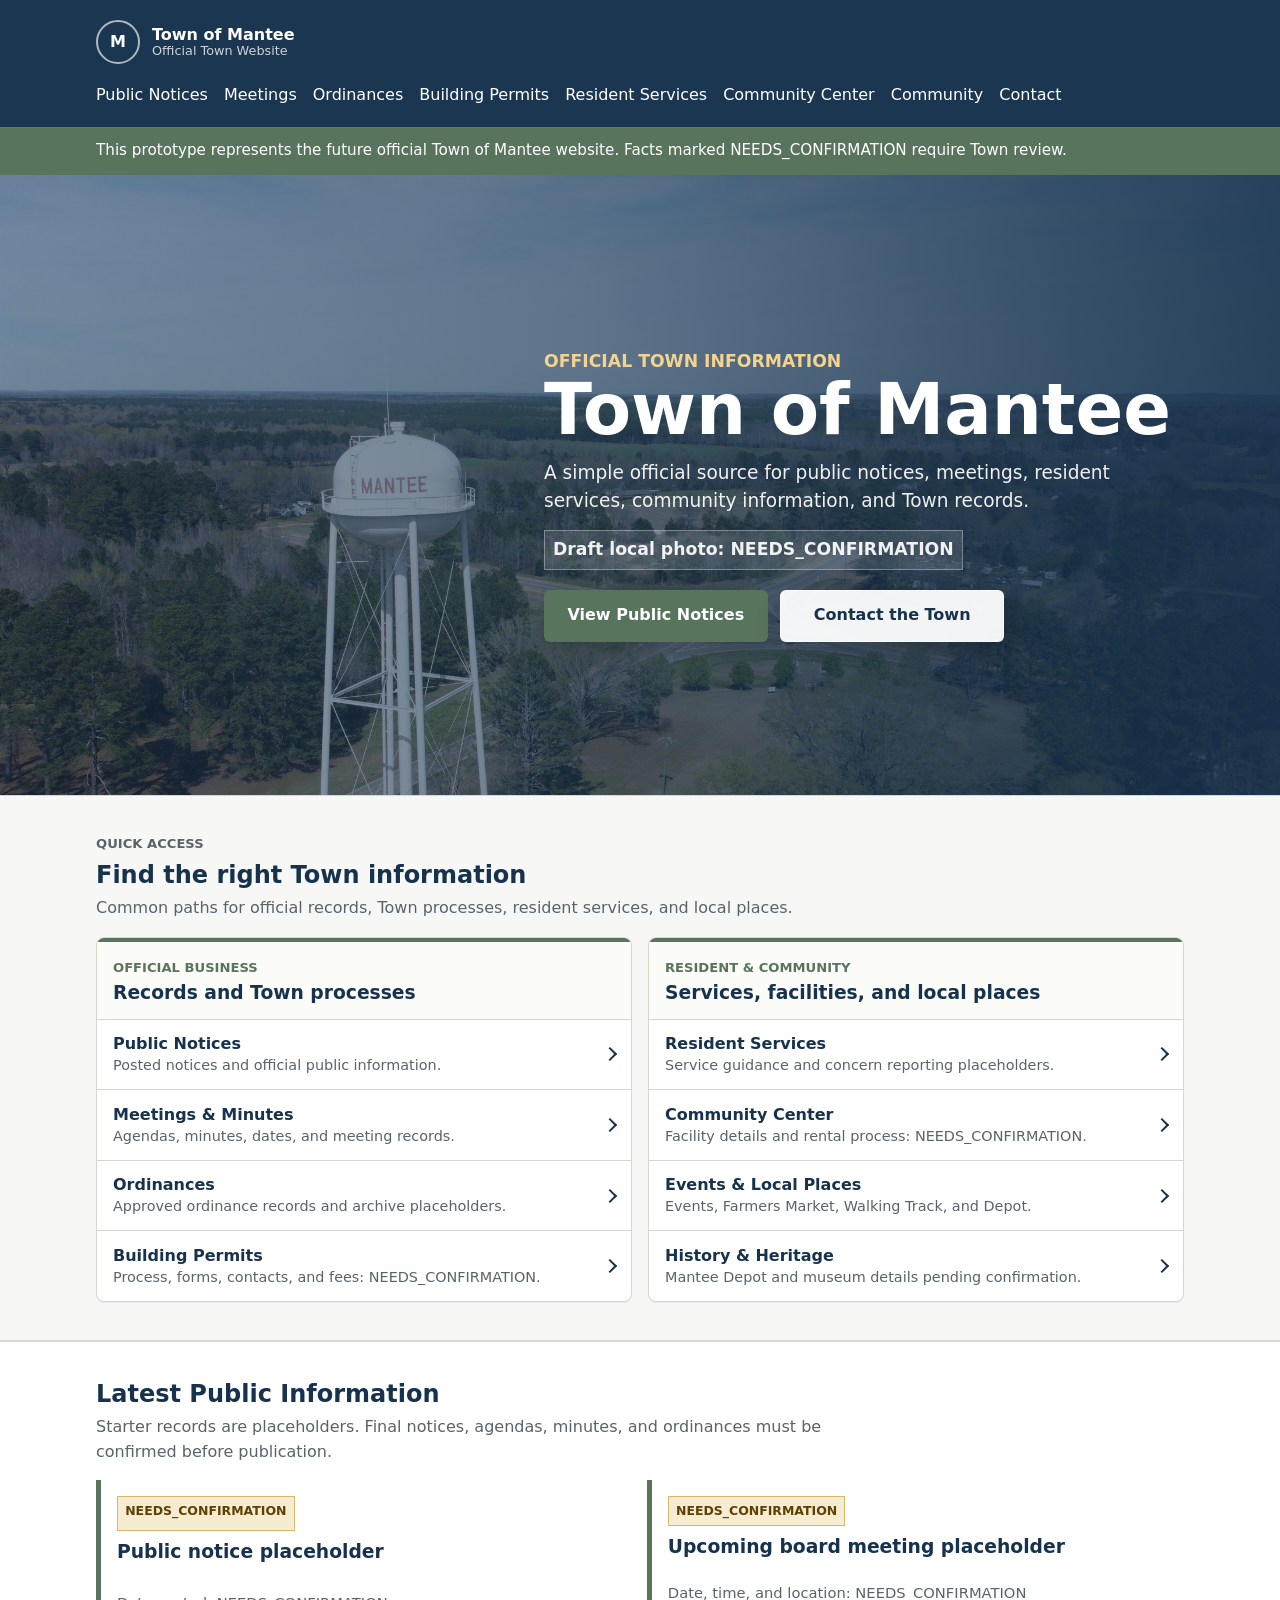
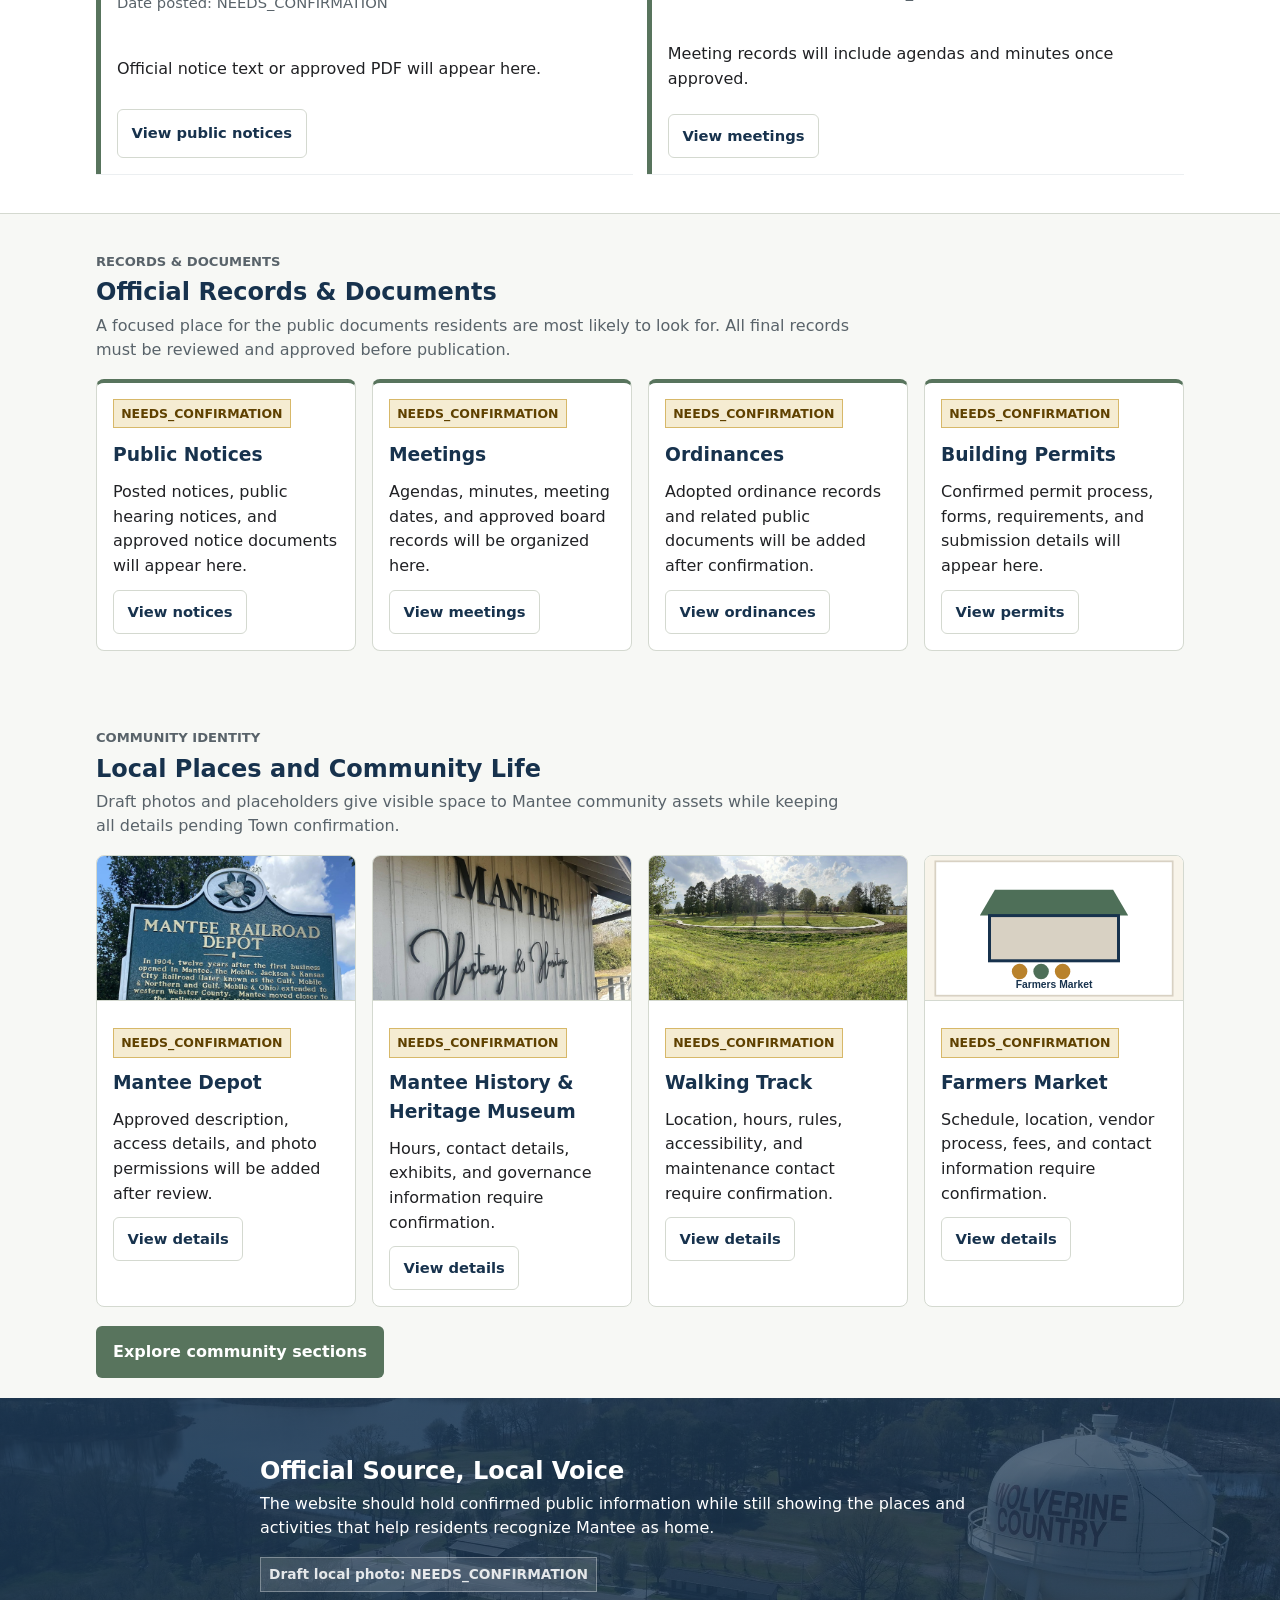
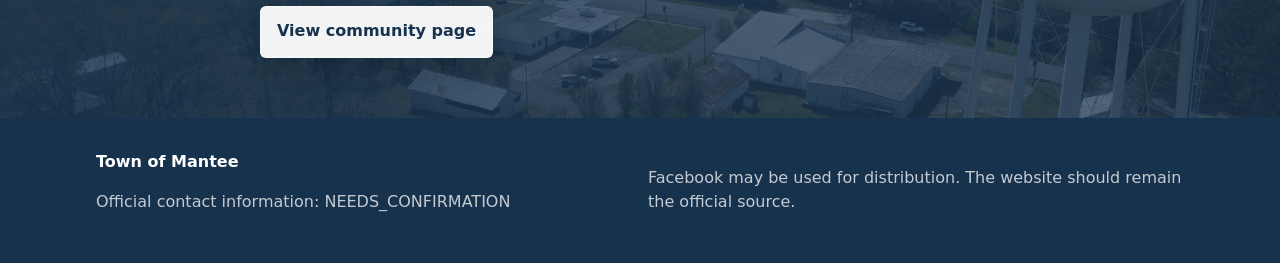
==== prototype/index.html @ 054333ed "Correct museum naming" ====
<!doctype html>
<html lang="en">
<head>
  <meta charset="utf-8">
  <meta name="viewport" content="width=device-width, initial-scale=1">
  <title>Town of Mantee | Official Information</title>
  <link rel="stylesheet" href="assets/css/site.css">
</head>
<body>
  <header class="site-header">
    <div class="topbar">
      <a class="brand" href="index.html">
        <span class="brand-mark">M</span>
        <span class="brand-text"><strong>Town of Mantee</strong><span>Official Town Website</span></span>
      </a>
      <button class="nav-toggle" type="button" data-nav-toggle aria-expanded="false" aria-controls="site-nav">Menu</button>
    </div>
    <nav class="site-nav" id="site-nav" data-site-nav data-open="false" aria-label="Primary navigation">
      <ul>
        <li><a href="public-notices.html">Public Notices</a></li>
        <li><a href="meetings.html">Meetings</a></li>
        <li><a href="ordinances.html">Ordinances</a></li>
        <li><a href="building-permits.html">Building Permits</a></li>
        <li><a href="resident-services.html">Resident Services</a></li>
        <li><a href="community-center.html">Community Center</a></li>
        <li><a href="community.html">Community</a></li>
        <li><a href="contact.html">Contact</a></li>
      </ul>
    </nav>
  </header>
  <div class="official-strip">
    <div class="wrap">This prototype represents the future official Town of Mantee website. Facts marked NEEDS_CONFIRMATION require Town review.</div>
  </div>

  <main>
    <section class="hero-band photo-hero">
      <div class="hero-backdrop" aria-hidden="true">
        <img src="assets/images/mantee-water-tower-hero.jpg?v=photo-ui-3" alt="">
      </div>
      <div class="wrap hero">
        <div class="hero-copy">
          <p class="eyebrow">Official Town Information</p>
          <h1>Town of Mantee</h1>
          <p class="hero-lede">A simple official source for public notices, meetings, resident services, community information, and Town records.</p>
          <p class="draft-note">Draft local photo: NEEDS_CONFIRMATION</p>
          <div class="hero-primary-actions" aria-label="Primary actions">
            <a class="button" href="public-notices.html">View Public Notices</a>
            <a class="button secondary" href="contact.html">Contact the Town</a>
          </div>
        </div>
      </div>
    </section>

    <section class="section action-hub-section" aria-labelledby="quick-access-title">
      <div class="wrap">
        <div class="section-header action-hub-intro">
          <p class="eyebrow">Quick Access</p>
          <h2 id="quick-access-title">Find the right Town information</h2>
          <p>Common paths for official records, Town processes, resident services, and local places.</p>
        </div>
        <div class="action-hub-grid">
          <section class="action-group" aria-labelledby="official-business-title">
            <div class="action-group-header">
              <p class="eyebrow">Official Business</p>
              <h3 id="official-business-title">Records and Town processes</h3>
            </div>
            <div class="action-link-list">
              <a class="action-link" href="public-notices.html">
                <span>Public Notices</span>
                <small>Posted notices and official public information.</small>
              </a>
              <a class="action-link" href="meetings.html">
                <span>Meetings &amp; Minutes</span>
                <small>Agendas, minutes, dates, and meeting records.</small>
              </a>
              <a class="action-link" href="ordinances.html">
                <span>Ordinances</span>
                <small>Approved ordinance records and archive placeholders.</small>
              </a>
              <a class="action-link" href="building-permits.html">
                <span>Building Permits</span>
                <small>Process, forms, contacts, and fees: NEEDS_CONFIRMATION.</small>
              </a>
            </div>
          </section>
          <section class="action-group" aria-labelledby="resident-community-title">
            <div class="action-group-header">
              <p class="eyebrow">Resident &amp; Community</p>
              <h3 id="resident-community-title">Services, facilities, and local places</h3>
            </div>
            <div class="action-link-list">
              <a class="action-link" href="resident-services.html">
                <span>Resident Services</span>
                <small>Service guidance and concern reporting placeholders.</small>
              </a>
              <a class="action-link" href="community-center.html">
                <span>Community Center</span>
                <small>Facility details and rental process: NEEDS_CONFIRMATION.</small>
              </a>
              <a class="action-link" href="community.html#events">
                <span>Events &amp; Local Places</span>
                <small>Events, Farmers Market, Walking Track, and Depot.</small>
              </a>
              <a class="action-link" href="community.html#museum">
                <span>History &amp; Heritage</span>
                <small>Mantee Depot and museum details pending confirmation.</small>
              </a>
            </div>
          </section>
        </div>
      </div>
    </section>

    <section class="section alt">
      <div class="wrap">
        <div class="section-header">
          <h2>Latest Public Information</h2>
          <p>Starter records are placeholders. Final notices, agendas, minutes, and ordinances must be confirmed before publication.</p>
        </div>
        <ul class="record-list">
          <li class="record">
            <span class="tag">NEEDS_CONFIRMATION</span>
            <h3>Public notice placeholder</h3>
            <p class="meta">Date posted: NEEDS_CONFIRMATION</p>
            <p>Official notice text or approved PDF will appear here.</p>
            <a class="button small secondary" href="public-notices.html">View public notices</a>
          </li>
          <li class="record">
            <span class="tag">NEEDS_CONFIRMATION</span>
            <h3>Upcoming board meeting placeholder</h3>
            <p class="meta">Date, time, and location: NEEDS_CONFIRMATION</p>
            <p>Meeting records will include agendas and minutes once approved.</p>
            <a class="button small secondary" href="meetings.html">View meetings</a>
          </li>
        </ul>
      </div>
    </section>

    <section class="section records-section" id="records-documents">
      <div class="wrap">
        <div class="section-header">
          <p class="eyebrow">Records &amp; Documents</p>
          <h2>Official Records &amp; Documents</h2>
          <p>A focused place for the public documents residents are most likely to look for. All final records must be reviewed and approved before publication.</p>
        </div>
        <div class="document-grid">
          <article class="document-card">
            <span class="tag">NEEDS_CONFIRMATION</span>
            <h3>Public Notices</h3>
            <p>Posted notices, public hearing notices, and approved notice documents will appear here.</p>
            <a class="button small secondary" href="public-notices.html">View notices</a>
          </article>
          <article class="document-card">
            <span class="tag">NEEDS_CONFIRMATION</span>
            <h3>Meetings</h3>
            <p>Agendas, minutes, meeting dates, and approved board records will be organized here.</p>
            <a class="button small secondary" href="meetings.html">View meetings</a>
          </article>
          <article class="document-card">
            <span class="tag">NEEDS_CONFIRMATION</span>
            <h3>Ordinances</h3>
            <p>Adopted ordinance records and related public documents will be added after confirmation.</p>
            <a class="button small secondary" href="ordinances.html">View ordinances</a>
          </article>
          <article class="document-card">
            <span class="tag">NEEDS_CONFIRMATION</span>
            <h3>Building Permits</h3>
            <p>Confirmed permit process, forms, requirements, and submission details will appear here.</p>
            <a class="button small secondary" href="building-permits.html">View permits</a>
          </article>
        </div>
      </div>
    </section>

    <section class="section community-section">
      <div class="wrap">
        <div class="section-header wide">
          <p class="eyebrow">Community Identity</p>
          <h2>Local Places and Community Life</h2>
          <p>Draft photos and placeholders give visible space to Mantee community assets while keeping all details pending Town confirmation.</p>
        </div>
        <div class="community-grid">
          <article class="card community-card">
            <img src="assets/images/mantee-depot-marker.jpg?v=town-photos-1" alt="Mantee Railroad Depot historical marker">
            <div>
              <span class="tag">NEEDS_CONFIRMATION</span>
              <h3>Mantee Depot</h3>
              <p>Approved description, access details, and photo permissions will be added after review.</p>
              <a class="button small secondary" href="community.html#mantee-depot">View details</a>
            </div>
          </article>
          <article class="card community-card">
            <img src="assets/images/mantee-heritage-museum-sign.jpg?v=town-photos-1" alt="Mantee History and Heritage sign">
            <div>
              <span class="tag">NEEDS_CONFIRMATION</span>
              <h3>Mantee History &amp; Heritage Museum</h3>
              <p>Hours, contact details, exhibits, and governance information require confirmation.</p>
              <a class="button small secondary" href="community.html#museum">View details</a>
            </div>
          </article>
          <article class="card community-card">
            <img src="assets/images/mantee-walking-track.jpg?v=town-photos-1" alt="Walking track and green space in Mantee">
            <div>
              <span class="tag">NEEDS_CONFIRMATION</span>
              <h3>Walking Track</h3>
              <p>Location, hours, rules, accessibility, and maintenance contact require confirmation.</p>
              <a class="button small secondary" href="community.html#walking-track">View details</a>
            </div>
          </article>
          <article class="card community-card">
            <img src="assets/images/farmers-market-placeholder.svg" alt="Placeholder for approved Farmers Market photo">
            <div>
              <span class="tag">NEEDS_CONFIRMATION</span>
              <h3>Farmers Market</h3>
              <p>Schedule, location, vendor process, fees, and contact information require confirmation.</p>
              <a class="button small secondary" href="community.html#farmers-market">View details</a>
            </div>
          </article>
        </div>
        <div class="section-actions">
          <a class="button" href="community.html">Explore community sections</a>
        </div>
      </div>
    </section>

    <section class="section image-feature">
      <div class="image-feature-backdrop" aria-hidden="true">
        <img src="assets/images/mantee-community-aerial.jpg?v=photo-ui-3" alt="">
      </div>
      <div class="wrap image-feature-content">
        <div>
          <div class="section-header">
            <h2>Official Source, Local Voice</h2>
            <p>The website should hold confirmed public information while still showing the places and activities that help residents recognize Mantee as home.</p>
          </div>
          <p class="draft-note">Draft local photo: NEEDS_CONFIRMATION</p>
          <a class="button secondary" href="community.html">View community page</a>
        </div>
      </div>
    </section>
  </main>

  <footer class="site-footer">
    <div class="wrap footer-grid">
      <div>
        <strong>Town of Mantee</strong>
        <p class="footer-note">Official contact information: NEEDS_CONFIRMATION</p>
      </div>
      <div>
        <p class="footer-note">Facebook may be used for distribution. The website should remain the official source.</p>
      </div>
    </div>
  </footer>
  <script src="assets/js/site.js"></script>
</body>
</html>
---- prototype/assets/css/site.css ----
:root {
  --navy: #17324d;
  --green: #58745d;
  --cream: #f7f8f5;
  --gray: #d4d9d0;
  --text: #202124;
  --muted: #59636a;
  --white: #ffffff;
  --focus: #a57935;
  --shadow: 0 10px 30px rgba(23, 50, 77, 0.12);
  --panel: #fffaf0;
}

* {
  box-sizing: border-box;
}

html {
  scroll-behavior: smooth;
}

body {
  margin: 0;
  background: var(--cream);
  color: var(--text);
  font-family: system-ui, -apple-system, BlinkMacSystemFont, "Segoe UI", sans-serif;
  line-height: 1.55;
}

a {
  color: var(--navy);
}

a:hover {
  color: var(--green);
}

a:focus,
button:focus {
  outline: 3px solid var(--focus);
  outline-offset: 3px;
}

.site-header {
  position: sticky;
  top: 0;
  z-index: 20;
  background: rgba(23, 50, 77, 0.98);
  color: var(--white);
  box-shadow: 0 1px 0 rgba(255, 255, 255, 0.08);
  transition: background-color 180ms ease, box-shadow 180ms ease;
}

.site-header.is-scrolled {
  background: rgba(23, 50, 77, 0.84);
  box-shadow: 0 12px 30px rgba(16, 40, 63, 0.18);
  backdrop-filter: blur(14px);
}

.site-header[data-menu-open="true"] {
  background: rgba(23, 50, 77, 0.98);
}

.topbar {
  display: flex;
  align-items: center;
  justify-content: space-between;
  gap: 1rem;
  max-width: 1120px;
  margin: 0 auto;
  padding: 1rem;
  transition: padding 180ms ease;
}

.brand {
  display: inline-flex;
  align-items: center;
  gap: 0.75rem;
  color: var(--white);
  text-decoration: none;
}

.brand-mark {
  display: grid;
  width: 44px;
  height: 44px;
  place-items: center;
  border: 2px solid rgba(255, 255, 255, 0.65);
  border-radius: 50%;
  font-weight: 800;
}

.brand-text {
  display: grid;
  line-height: 1.1;
}

.brand-text strong {
  font-size: 1rem;
}

.brand-text span {
  color: rgba(255, 255, 255, 0.78);
  font-size: 0.8rem;
}

.nav-toggle {
  border: 1px solid rgba(255, 255, 255, 0.45);
  background: transparent;
  color: var(--white);
  min-height: 44px;
  padding: 0.55rem 0.8rem;
  font: inherit;
}

.site-nav {
  display: none;
  max-width: 1120px;
  margin: 0 auto;
  padding: 0 1rem 1rem;
}

.site-nav[data-open="true"] {
  display: block;
}

.site-nav ul {
  display: grid;
  gap: 0.35rem;
  padding: 0;
  margin: 0;
  list-style: none;
}

.site-nav a {
  display: block;
  padding: 0.7rem 0;
  color: var(--white);
  text-decoration: none;
  border-top: 1px solid rgba(255, 255, 255, 0.18);
}

.site-nav a[aria-current="page"] {
  color: #f4d28f;
}

.official-strip {
  background: var(--green);
  color: var(--white);
}

.official-strip .wrap {
  max-width: 1120px;
  margin: 0 auto;
  padding: 0.75rem 1rem;
  font-size: 0.95rem;
}

.wrap {
  max-width: 1120px;
  margin: 0 auto;
  padding: 0 1rem;
}

.hero-band {
  position: relative;
  overflow: hidden;
  background: var(--panel);
  border-bottom: 1px solid var(--gray);
}

.photo-hero {
  background: var(--navy);
  color: var(--white);
}

.photo-hero::after {
  position: absolute;
  inset: 0;
  content: "";
  background: rgba(23, 50, 77, 0.72);
}

.hero-backdrop {
  position: absolute;
  inset: 0;
}

.hero-backdrop img {
  width: 100%;
  height: 100%;
  object-fit: cover;
  object-position: 35% center;
}

.hero {
  position: relative;
  z-index: 1;
  display: grid;
  gap: 1.5rem;
  padding: 2.8rem 1rem 2.2rem;
}

.hero-copy {
  display: grid;
  align-content: center;
  max-width: 780px;
}

.hero h1 {
  margin: 0;
  color: var(--navy);
  font-size: 2.75rem;
  line-height: 1;
}

.photo-hero h1 {
  color: var(--white);
}

.hero p,
.hero-lede {
  max-width: 720px;
  margin: 0.85rem 0 0;
  color: #35414c;
  font-size: 1.08rem;
}

.photo-hero p,
.photo-hero .hero-lede {
  color: rgba(255, 255, 255, 0.92);
}

.hero .hero-lede {
  max-width: 640px;
  font-size: 1.16rem;
}

.eyebrow {
  margin: 0 0 0.6rem;
  color: var(--green);
  font-size: 0.82rem;
  font-weight: 800;
  text-transform: uppercase;
}

.photo-hero .eyebrow {
  color: #f4d28f;
}

.draft-note {
  width: fit-content;
  max-width: 100%;
  padding: 0.35rem 0.5rem;
  border: 1px solid rgba(255, 255, 255, 0.32);
  background: rgba(255, 255, 255, 0.12);
  color: rgba(255, 255, 255, 0.86);
  font-size: 0.86rem;
  font-weight: 700;
}

.hero-figure {
  margin: 0;
}

.split figure,
.page-title figure {
  margin: 0;
}

.hero-photo {
  min-height: 300px;
  border: 6px solid var(--white);
  outline: 1px solid var(--gray);
}

.photo-frame {
  overflow: hidden;
  min-height: 220px;
  border: 1px solid var(--gray);
  background: var(--white);
  box-shadow: var(--shadow);
}

.photo-frame img {
  display: block;
  width: 100%;
  height: 100%;
  min-height: 220px;
  object-fit: cover;
}

.portrait-frame {
  width: min(100%, 340px);
  min-height: auto;
  margin-inline: auto;
  background: var(--white);
}

.portrait-frame img {
  height: auto;
  min-height: 0;
  max-height: none;
  object-fit: cover;
}

.portrait-frame + .photo-caption {
  max-width: 340px;
  margin-inline: auto;
}

.photo-caption {
  margin: 0.55rem 0 0;
  color: var(--muted);
  font-size: 0.92rem;
}

.card-grid {
  display: grid;
  gap: 1rem;
}

.hero-primary-actions {
  display: grid;
  gap: 0.8rem;
  max-width: 460px;
  margin: 1.25rem 0 0;
}

.button {
  display: inline-flex;
  align-items: center;
  justify-content: center;
  min-height: 52px;
  padding: 0.85rem 1rem;
  background: var(--green);
  border: 1px solid transparent;
  border-radius: 6px;
  color: var(--white);
  font-weight: 700;
  line-height: 1.15;
  text-align: center;
  text-decoration: none;
  transition: background-color 150ms ease, border-color 150ms ease, color 150ms ease;
}

.photo-hero .button,
.image-feature .button {
  box-shadow: 0 10px 24px rgba(0, 0, 0, 0.18);
}

.button:hover {
  background: var(--navy);
  color: var(--white);
}

.button.secondary {
  background: var(--white);
  color: var(--navy);
  border: 1px solid var(--gray);
}

.button.secondary:hover {
  background: var(--navy);
  border-color: var(--navy);
  color: var(--white);
}

.photo-hero .button.secondary {
  background: rgba(255, 255, 255, 0.94);
  border-color: rgba(255, 255, 255, 0.7);
}

.button.small {
  width: fit-content;
  min-height: 44px;
  padding: 0.65rem 0.85rem;
  font-size: 0.92rem;
}

.section {
  padding: 1.7rem 0;
}

.section.alt {
  background: var(--white);
  border-top: 1px solid var(--gray);
  border-bottom: 1px solid var(--gray);
}

.section-header {
  display: grid;
  gap: 0.45rem;
  margin: 0 0 1rem;
}

.section-header h2,
.section-header h1 {
  margin: 0;
  color: var(--navy);
  line-height: 1.12;
}

.section-header p {
  max-width: 760px;
  margin: 0;
  color: var(--muted);
}

.section-header.wide {
  max-width: 860px;
}

.section-actions {
  margin-top: 1.2rem;
}

.action-hub-section {
  background: var(--cream);
  border-bottom: 1px solid var(--gray);
}

.action-hub-intro {
  max-width: 760px;
}

.action-hub-grid {
  display: grid;
  gap: 1rem;
}

.action-group {
  display: grid;
  gap: 0;
  background: var(--white);
  border: 1px solid var(--gray);
  border-radius: 8px;
  box-shadow: 0 1px 0 rgba(23, 50, 77, 0.08);
  overflow: hidden;
}

.action-group-header {
  display: grid;
  gap: 0.25rem;
  padding: 1rem 1rem 0.9rem;
  border-top: 4px solid var(--green);
  border-bottom: 1px solid var(--gray);
  background: #fbfcf8;
}

.action-group-header .eyebrow {
  margin-bottom: 0;
}

.action-group-header h3 {
  margin: 0;
  color: var(--navy);
  line-height: 1.2;
}

.action-link-list {
  display: grid;
}

.action-link {
  position: relative;
  display: grid;
  gap: 0.18rem;
  padding: 0.9rem 2rem 0.9rem 1rem;
  color: var(--navy);
  text-decoration: none;
  border-bottom: 1px solid var(--gray);
  transition: background-color 150ms ease, color 150ms ease;
}

.action-link:last-child {
  border-bottom: 0;
}

.action-link::after {
  position: absolute;
  top: 50%;
  right: 1rem;
  width: 0.5rem;
  height: 0.5rem;
  content: "";
  border-top: 2px solid currentColor;
  border-right: 2px solid currentColor;
  transform: translateY(-50%) rotate(45deg);
}

.action-link:hover {
  background: var(--cream);
  color: var(--navy);
}

.action-link span {
  font-weight: 800;
  line-height: 1.2;
}

.action-link small {
  color: var(--muted);
  font-size: 0.9rem;
  line-height: 1.3;
}

.page-actions {
  display: flex;
  flex-wrap: wrap;
  gap: 0.75rem;
  margin-top: 1.1rem;
}

.page-intro-grid,
.review-grid {
  display: grid;
  gap: 1rem;
}

.card {
  display: grid;
  gap: 0.7rem;
  align-content: start;
  background: var(--white);
  border: 1px solid var(--gray);
  border-radius: 8px;
  padding: 1rem;
}

.card h2,
.card h3 {
  margin-top: 0;
  margin-bottom: 0;
  color: var(--navy);
}

.card p {
  margin: 0;
}

.card.accent {
  border-top: 4px solid var(--green);
}

.card.quiet {
  background: #fbfcf8;
}

.records-section {
  background: var(--cream);
}

.document-grid {
  display: grid;
  gap: 1rem;
}

.document-card {
  display: grid;
  gap: 0.7rem;
  align-content: start;
  min-height: 100%;
  padding: 1rem;
  background: var(--white);
  border: 1px solid var(--gray);
  border-top: 4px solid var(--green);
  border-radius: 8px;
}

.document-card h3 {
  margin: 0;
  color: var(--navy);
}

.document-card p {
  margin: 0;
}

.community-section {
  background: var(--cream);
  padding-bottom: 1.2rem;
}

.community-grid {
  display: grid;
  gap: 1rem;
}

.community-card {
  overflow: hidden;
  padding: 0;
}

.community-card img {
  display: block;
  width: 100%;
  aspect-ratio: 16 / 9;
  object-fit: cover;
  border-bottom: 1px solid var(--gray);
}

.community-card > div {
  display: grid;
  gap: 0.65rem;
  padding: 1rem;
}

.community-card h3 {
  margin: 0;
}

.image-feature {
  position: relative;
  display: grid;
  align-items: center;
  overflow: hidden;
  min-height: 320px;
  background: var(--green);
  color: var(--white);
}

.image-feature::after {
  position: absolute;
  inset: 0;
  content: "";
  background: linear-gradient(90deg, rgba(23, 50, 77, 0.86), rgba(23, 50, 77, 0.7));
}

.image-feature-backdrop {
  position: absolute;
  inset: 0;
}

.image-feature-backdrop img {
  width: 100%;
  height: 100%;
  object-fit: cover;
  object-position: center;
}

.image-feature-content {
  position: relative;
  z-index: 1;
  display: grid;
  gap: 1rem;
}

.image-feature .section-header h2,
.image-feature .section-header p {
  color: var(--white);
}

.image-feature .button.secondary {
  border-color: rgba(255, 255, 255, 0.7);
  background: rgba(255, 255, 255, 0.94);
}

.record-list {
  display: grid;
  gap: 0.85rem;
  margin: 0;
  padding: 0;
  list-style: none;
}

.record {
  display: grid;
  gap: 0.4rem;
  background: var(--white);
  border-left: 5px solid var(--green);
  padding: 1rem;
  box-shadow: 0 1px 0 rgba(23, 50, 77, 0.08);
}

.record h3 {
  margin: 0;
  color: var(--navy);
}

.record h2 {
  margin: 0;
  color: var(--navy);
  font-size: 1.25rem;
}

.meta {
  color: var(--muted);
  font-size: 0.92rem;
}

.tag {
  display: inline-block;
  width: fit-content;
  padding: 0.25rem 0.45rem;
  background: #f5ecd2;
  color: #5f4100;
  border: 1px solid #d7b869;
  font-size: 0.78rem;
  font-weight: 800;
  letter-spacing: 0;
  text-transform: uppercase;
}

.info-list {
  display: grid;
  gap: 0.55rem;
  padding-left: 1.2rem;
}

.info-list li {
  padding-left: 0.15rem;
}

.check-list {
  display: grid;
  gap: 0.55rem;
  margin: 0;
  padding: 0;
  list-style: none;
}

.check-list li {
  padding-left: 0.85rem;
  border-left: 3px solid var(--green);
}

.split {
  display: grid;
  gap: 1.25rem;
}

.page-title {
  padding: 2rem 1rem 1.25rem;
}

.page-title h1 {
  margin: 0;
  color: var(--navy);
  font-size: 2.2rem;
  line-height: 1;
}

.page-title p {
  max-width: 760px;
  margin: 0.75rem 0 0;
  color: #35414c;
  font-size: 1.05rem;
}

.site-footer {
  background: var(--navy);
  color: var(--white);
  margin-top: 0;
}

.footer-grid {
  display: grid;
  gap: 1rem;
  padding: 2rem 1rem;
}

.site-footer a {
  color: var(--white);
}

.footer-note {
  color: rgba(255, 255, 255, 0.74);
}

@media (min-width: 720px) {
  .nav-toggle {
    display: none;
  }

  .site-nav {
    display: block;
    padding: 0 1rem 1rem;
  }

  .site-nav ul {
    display: flex;
    flex-wrap: wrap;
    gap: 1rem;
  }

  .site-nav a {
    border: 0;
    padding: 0.2rem 0;
  }

  .hero,
  .split {
    grid-template-columns: 1fr 1fr;
    align-items: center;
  }

  .photo-hero .hero {
    grid-template-columns: 1fr;
    min-height: 520px;
  }

  .photo-hero::after {
    background: linear-gradient(90deg, rgba(23, 50, 77, 0.48), rgba(23, 50, 77, 0.62) 46%, rgba(23, 50, 77, 0.9));
  }

  .photo-hero .hero-copy {
    justify-self: end;
    max-width: 680px;
  }

  .portrait-frame {
    width: min(100%, 460px);
  }

  .portrait-frame + .photo-caption {
    max-width: 460px;
  }

  .hero-primary-actions {
    grid-template-columns: repeat(2, minmax(0, 1fr));
  }

  .action-hub-grid {
    grid-template-columns: repeat(2, minmax(0, 1fr));
    align-items: start;
  }

  .card-grid {
    grid-template-columns: repeat(3, minmax(0, 1fr));
  }

  .page-intro-grid {
    grid-template-columns: 1.45fr 0.85fr;
    align-items: start;
  }

  .review-grid {
    grid-template-columns: repeat(2, minmax(0, 1fr));
  }

  .document-grid {
    grid-template-columns: repeat(2, minmax(0, 1fr));
  }

  .record-list {
    grid-template-columns: repeat(2, minmax(0, 1fr));
  }

  .community-grid {
    grid-template-columns: repeat(2, minmax(0, 1fr));
  }

  .footer-grid {
    grid-template-columns: 1fr 1fr;
  }

  .hero h1 {
    font-size: 3.55rem;
  }

  .page-title h1 {
    font-size: 3.1rem;
  }
}

@media (min-width: 980px) {
  .topbar {
    padding-top: 1.25rem;
  }

  .section {
    padding: 2.4rem 0;
  }

  .community-section {
    padding-bottom: 1.2rem;
  }

  .hero {
    gap: 2.3rem;
    padding-top: 3.6rem;
    padding-bottom: 3.2rem;
  }

  .photo-hero .hero {
    min-height: 620px;
  }

  .hero h1 {
    font-size: 4.4rem;
  }

  .hero-photo,
  .hero-photo img {
    min-height: 390px;
  }

  .community-grid {
    grid-template-columns: repeat(4, minmax(0, 1fr));
  }

  .document-grid {
    grid-template-columns: repeat(4, minmax(0, 1fr));
  }
}
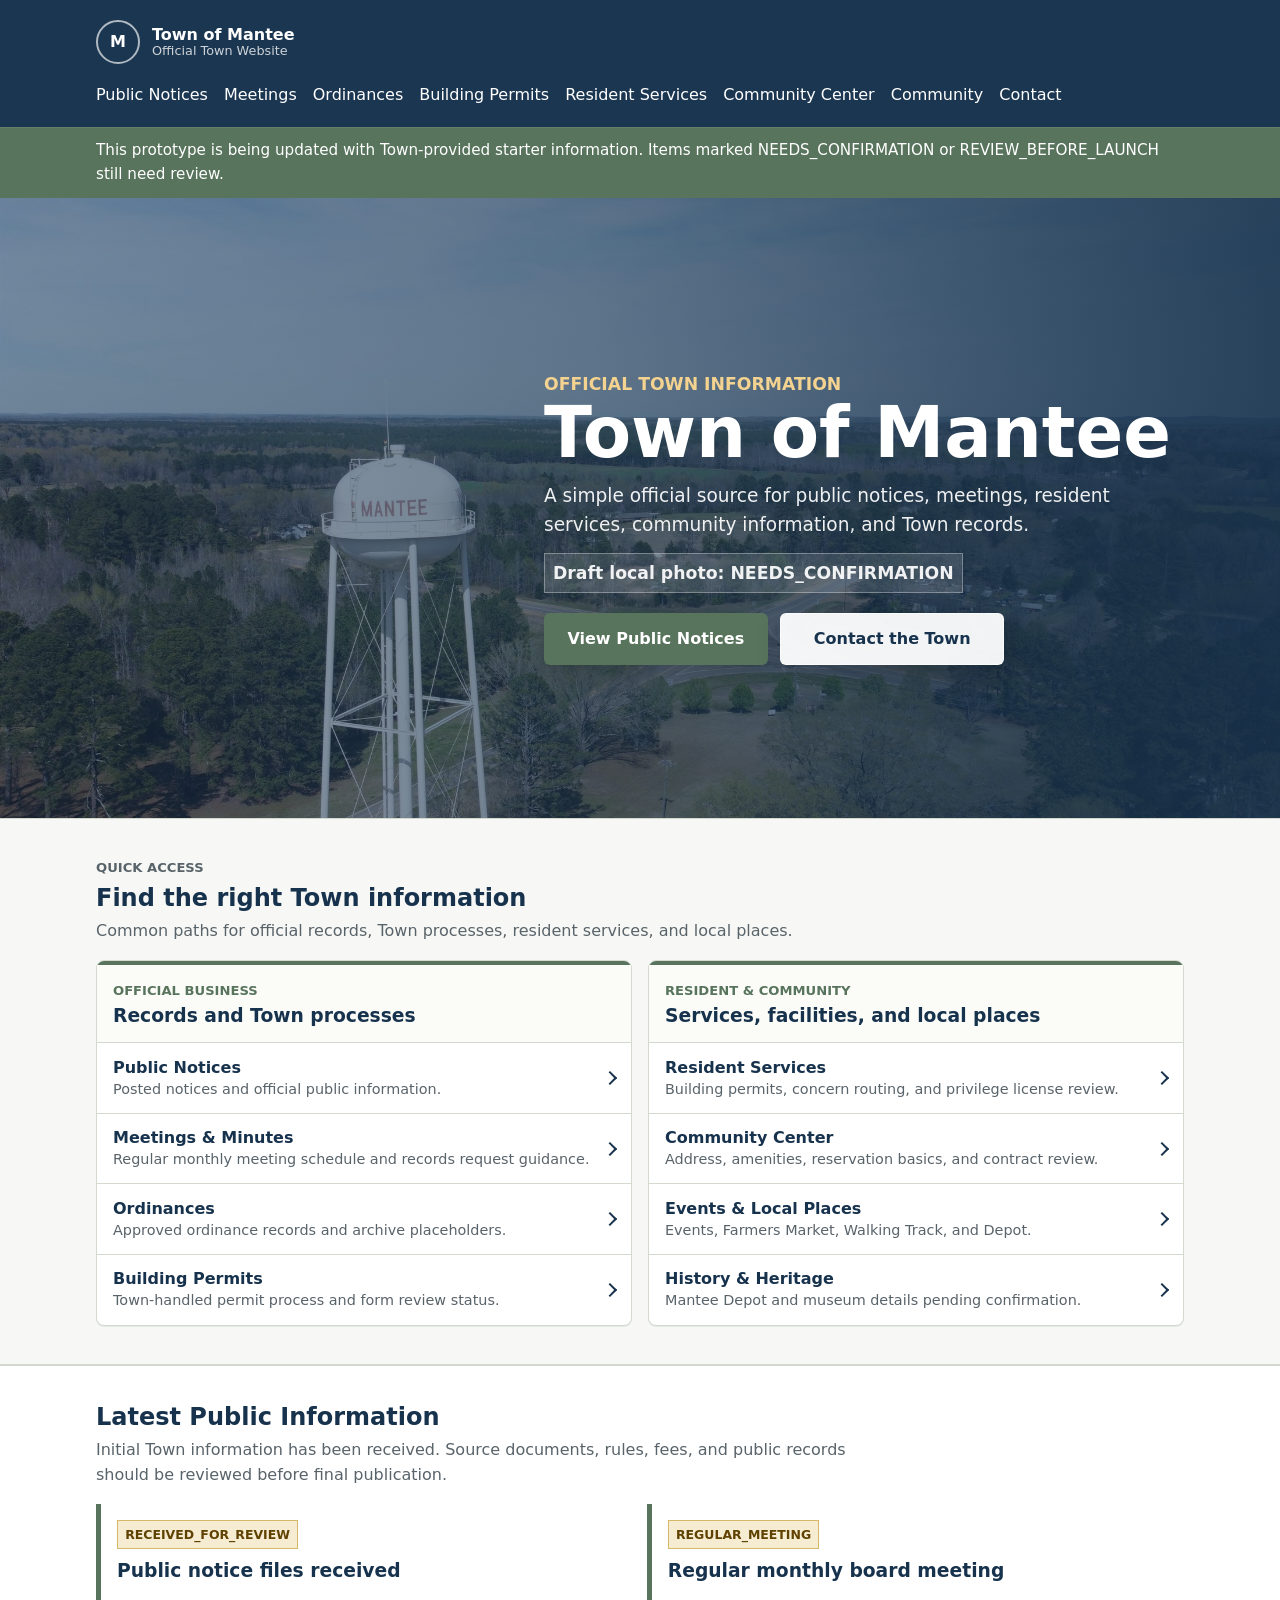
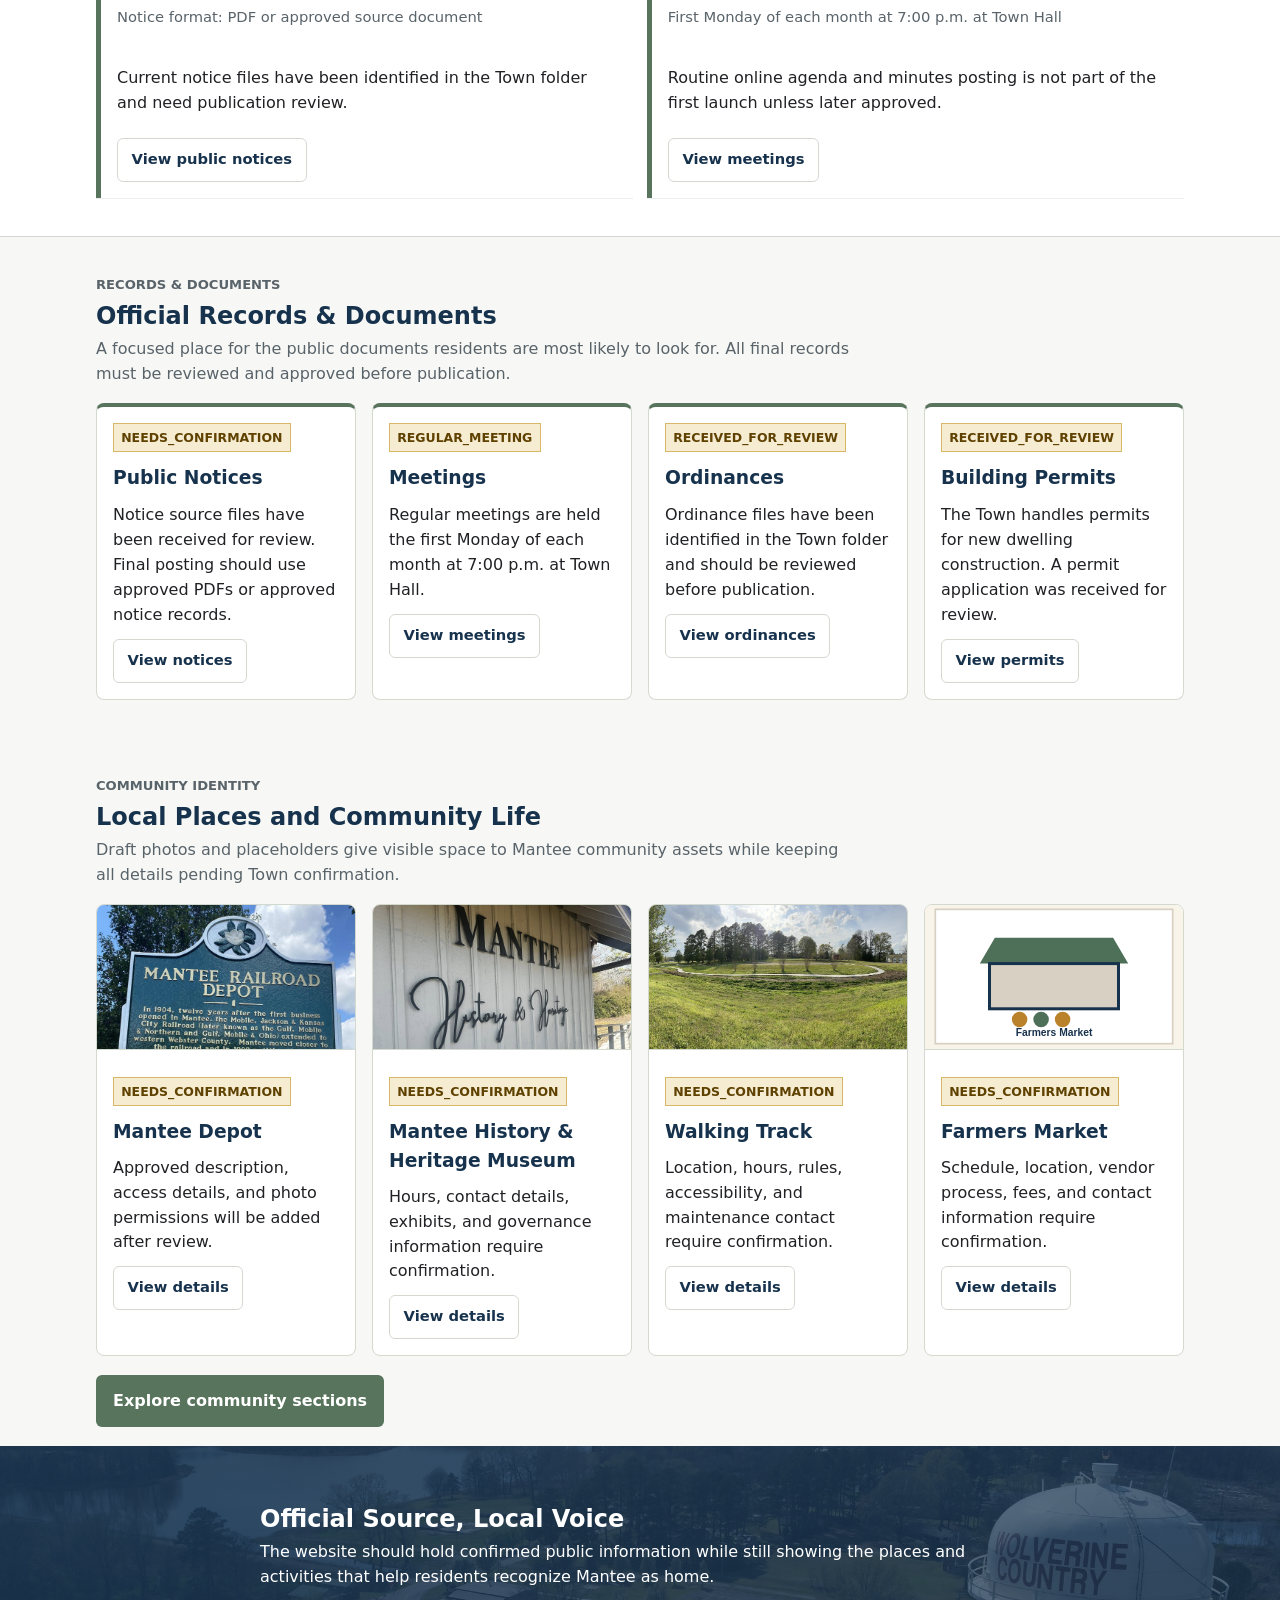
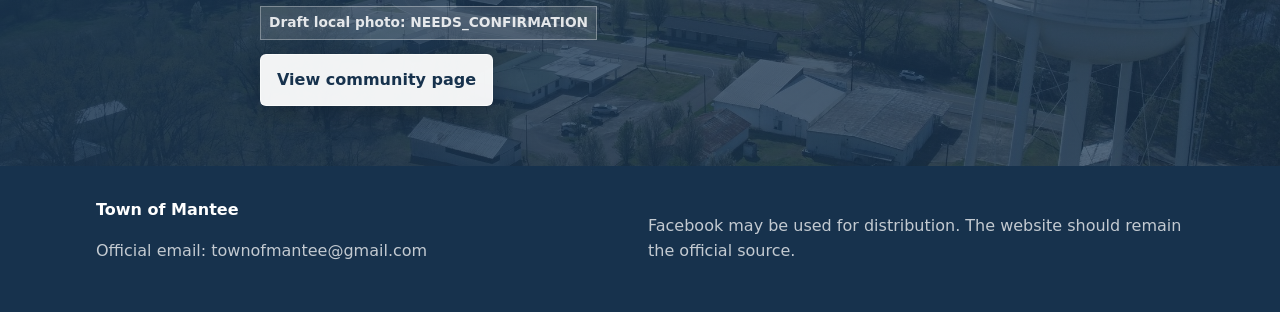
==== commit cf11cb2b: "Update prototype with clerk intake details" ====
--- a/prototype/index.html
+++ b/prototype/index.html
@@ -29,7 +29,7 @@
     </nav>
   </header>
   <div class="official-strip">
-    <div class="wrap">This prototype represents the future official Town of Mantee website. Facts marked NEEDS_CONFIRMATION require Town review.</div>
+    <div class="wrap">This prototype is being updated with Town-provided starter information. Items marked NEEDS_CONFIRMATION or REVIEW_BEFORE_LAUNCH still need review.</div>
   </div>
 
   <main>
@@ -71,7 +71,7 @@
               </a>
               <a class="action-link" href="meetings.html">
                 <span>Meetings &amp; Minutes</span>
-                <small>Agendas, minutes, dates, and meeting records.</small>
+                <small>Regular monthly meeting schedule and records request guidance.</small>
               </a>
               <a class="action-link" href="ordinances.html">
                 <span>Ordinances</span>
@@ -79,7 +79,7 @@
               </a>
               <a class="action-link" href="building-permits.html">
                 <span>Building Permits</span>
-                <small>Process, forms, contacts, and fees: NEEDS_CONFIRMATION.</small>
+                <small>Town-handled permit process and form review status.</small>
               </a>
             </div>
           </section>
@@ -91,11 +91,11 @@
             <div class="action-link-list">
               <a class="action-link" href="resident-services.html">
                 <span>Resident Services</span>
-                <small>Service guidance and concern reporting placeholders.</small>
+                <small>Building permits, concern routing, and privilege license review.</small>
               </a>
               <a class="action-link" href="community-center.html">
                 <span>Community Center</span>
-                <small>Facility details and rental process: NEEDS_CONFIRMATION.</small>
+                <small>Address, amenities, reservation basics, and contract review.</small>
               </a>
               <a class="action-link" href="community.html#events">
                 <span>Events &amp; Local Places</span>
@@ -115,21 +115,21 @@
       <div class="wrap">
         <div class="section-header">
           <h2>Latest Public Information</h2>
-          <p>Starter records are placeholders. Final notices, agendas, minutes, and ordinances must be confirmed before publication.</p>
+          <p>Initial Town information has been received. Source documents, rules, fees, and public records should be reviewed before final publication.</p>
         </div>
         <ul class="record-list">
           <li class="record">
-            <span class="tag">NEEDS_CONFIRMATION</span>
-            <h3>Public notice placeholder</h3>
-            <p class="meta">Date posted: NEEDS_CONFIRMATION</p>
-            <p>Official notice text or approved PDF will appear here.</p>
+            <span class="tag">RECEIVED_FOR_REVIEW</span>
+            <h3>Public notice files received</h3>
+            <p class="meta">Notice format: PDF or approved source document</p>
+            <p>Current notice files have been identified in the Town folder and need publication review.</p>
             <a class="button small secondary" href="public-notices.html">View public notices</a>
           </li>
           <li class="record">
-            <span class="tag">NEEDS_CONFIRMATION</span>
-            <h3>Upcoming board meeting placeholder</h3>
-            <p class="meta">Date, time, and location: NEEDS_CONFIRMATION</p>
-            <p>Meeting records will include agendas and minutes once approved.</p>
+            <span class="tag">REGULAR_MEETING</span>
+            <h3>Regular monthly board meeting</h3>
+            <p class="meta">First Monday of each month at 7:00 p.m. at Town Hall</p>
+            <p>Routine online agenda and minutes posting is not part of the first launch unless later approved.</p>
             <a class="button small secondary" href="meetings.html">View meetings</a>
           </li>
         </ul>
@@ -147,25 +147,25 @@
           <article class="document-card">
             <span class="tag">NEEDS_CONFIRMATION</span>
             <h3>Public Notices</h3>
-            <p>Posted notices, public hearing notices, and approved notice documents will appear here.</p>
+            <p>Notice source files have been received for review. Final posting should use approved PDFs or approved notice records.</p>
             <a class="button small secondary" href="public-notices.html">View notices</a>
           </article>
           <article class="document-card">
-            <span class="tag">NEEDS_CONFIRMATION</span>
+            <span class="tag">REGULAR_MEETING</span>
             <h3>Meetings</h3>
-            <p>Agendas, minutes, meeting dates, and approved board records will be organized here.</p>
+            <p>Regular meetings are held the first Monday of each month at 7:00 p.m. at Town Hall.</p>
             <a class="button small secondary" href="meetings.html">View meetings</a>
           </article>
           <article class="document-card">
-            <span class="tag">NEEDS_CONFIRMATION</span>
+            <span class="tag">RECEIVED_FOR_REVIEW</span>
             <h3>Ordinances</h3>
-            <p>Adopted ordinance records and related public documents will be added after confirmation.</p>
+            <p>Ordinance files have been identified in the Town folder and should be reviewed before publication.</p>
             <a class="button small secondary" href="ordinances.html">View ordinances</a>
           </article>
           <article class="document-card">
-            <span class="tag">NEEDS_CONFIRMATION</span>
+            <span class="tag">RECEIVED_FOR_REVIEW</span>
             <h3>Building Permits</h3>
-            <p>Confirmed permit process, forms, requirements, and submission details will appear here.</p>
+            <p>The Town handles permits for new dwelling construction. A permit application was received for review.</p>
             <a class="button small secondary" href="building-permits.html">View permits</a>
           </article>
         </div>
@@ -244,7 +244,7 @@
     <div class="wrap footer-grid">
       <div>
         <strong>Town of Mantee</strong>
-        <p class="footer-note">Official contact information: NEEDS_CONFIRMATION</p>
+        <p class="footer-note">Official email: townofmantee@gmail.com</p>
       </div>
       <div>
         <p class="footer-note">Facebook may be used for distribution. The website should remain the official source.</p>
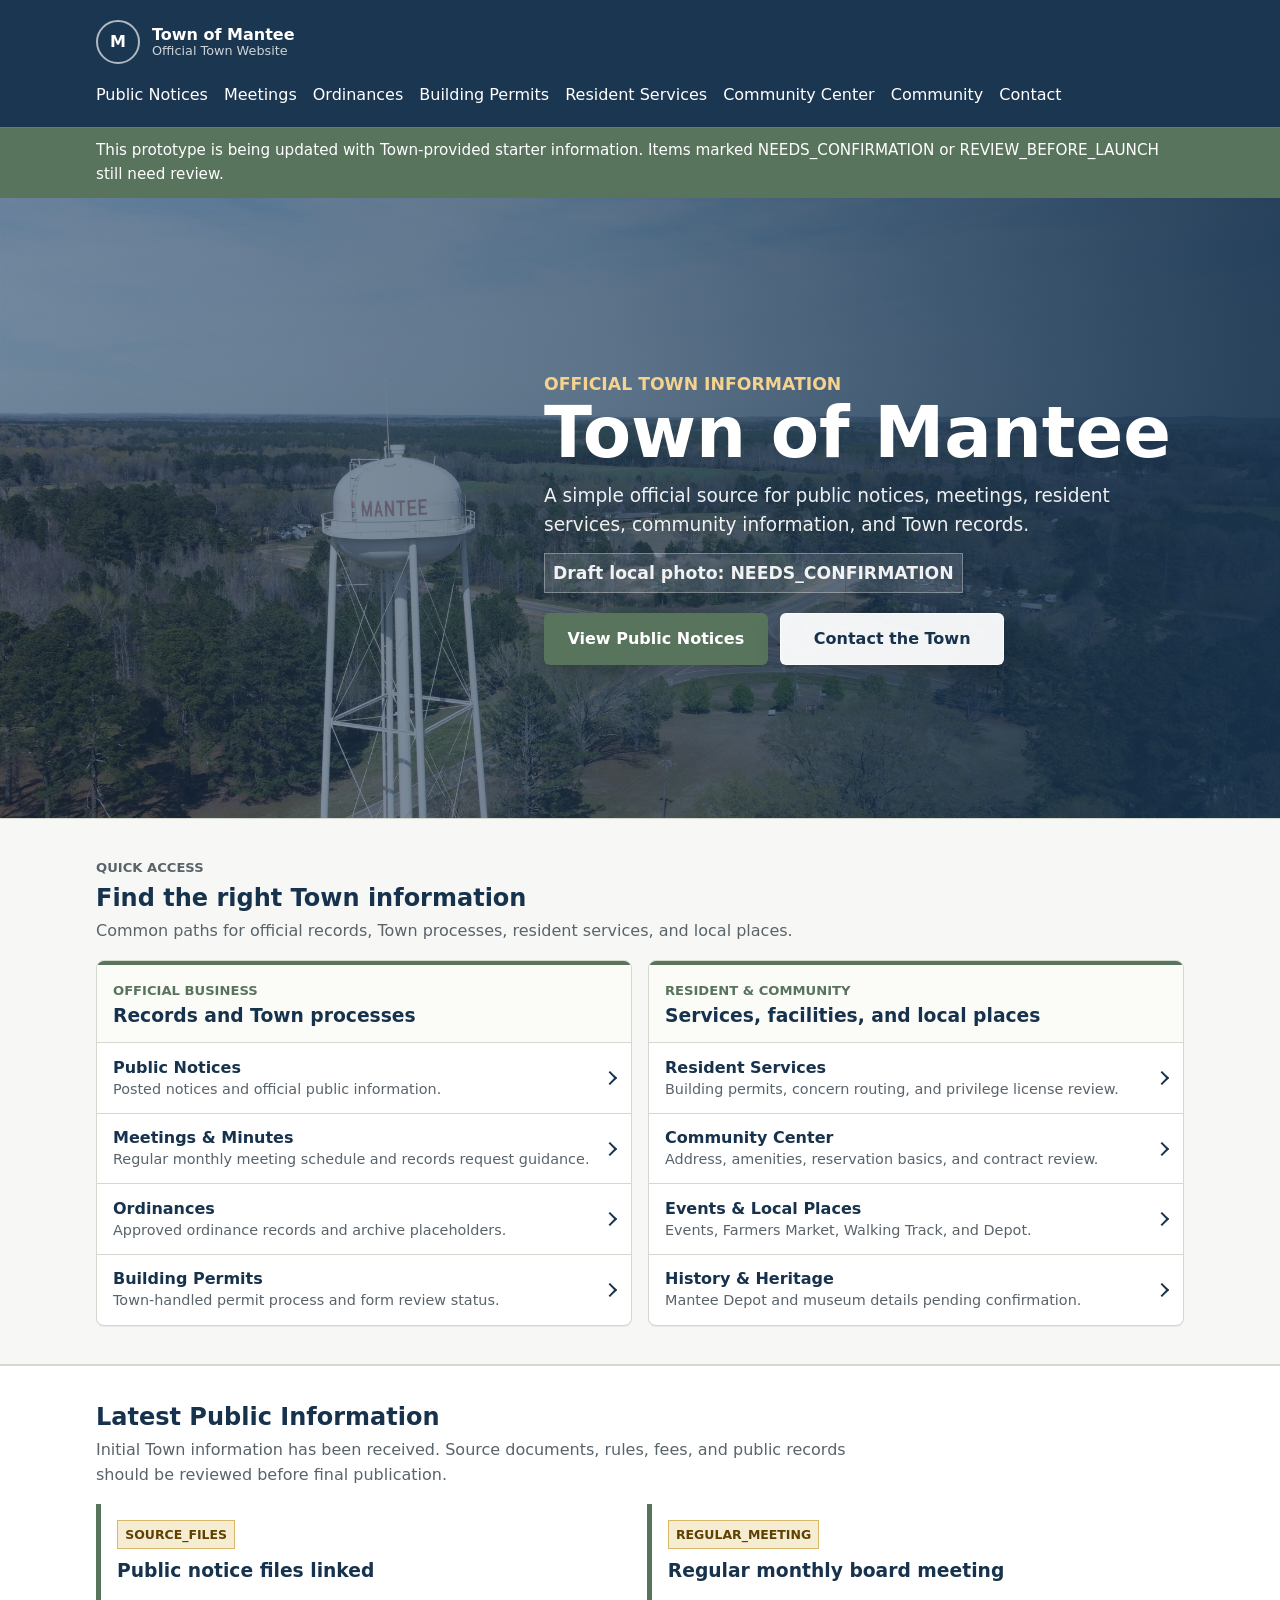
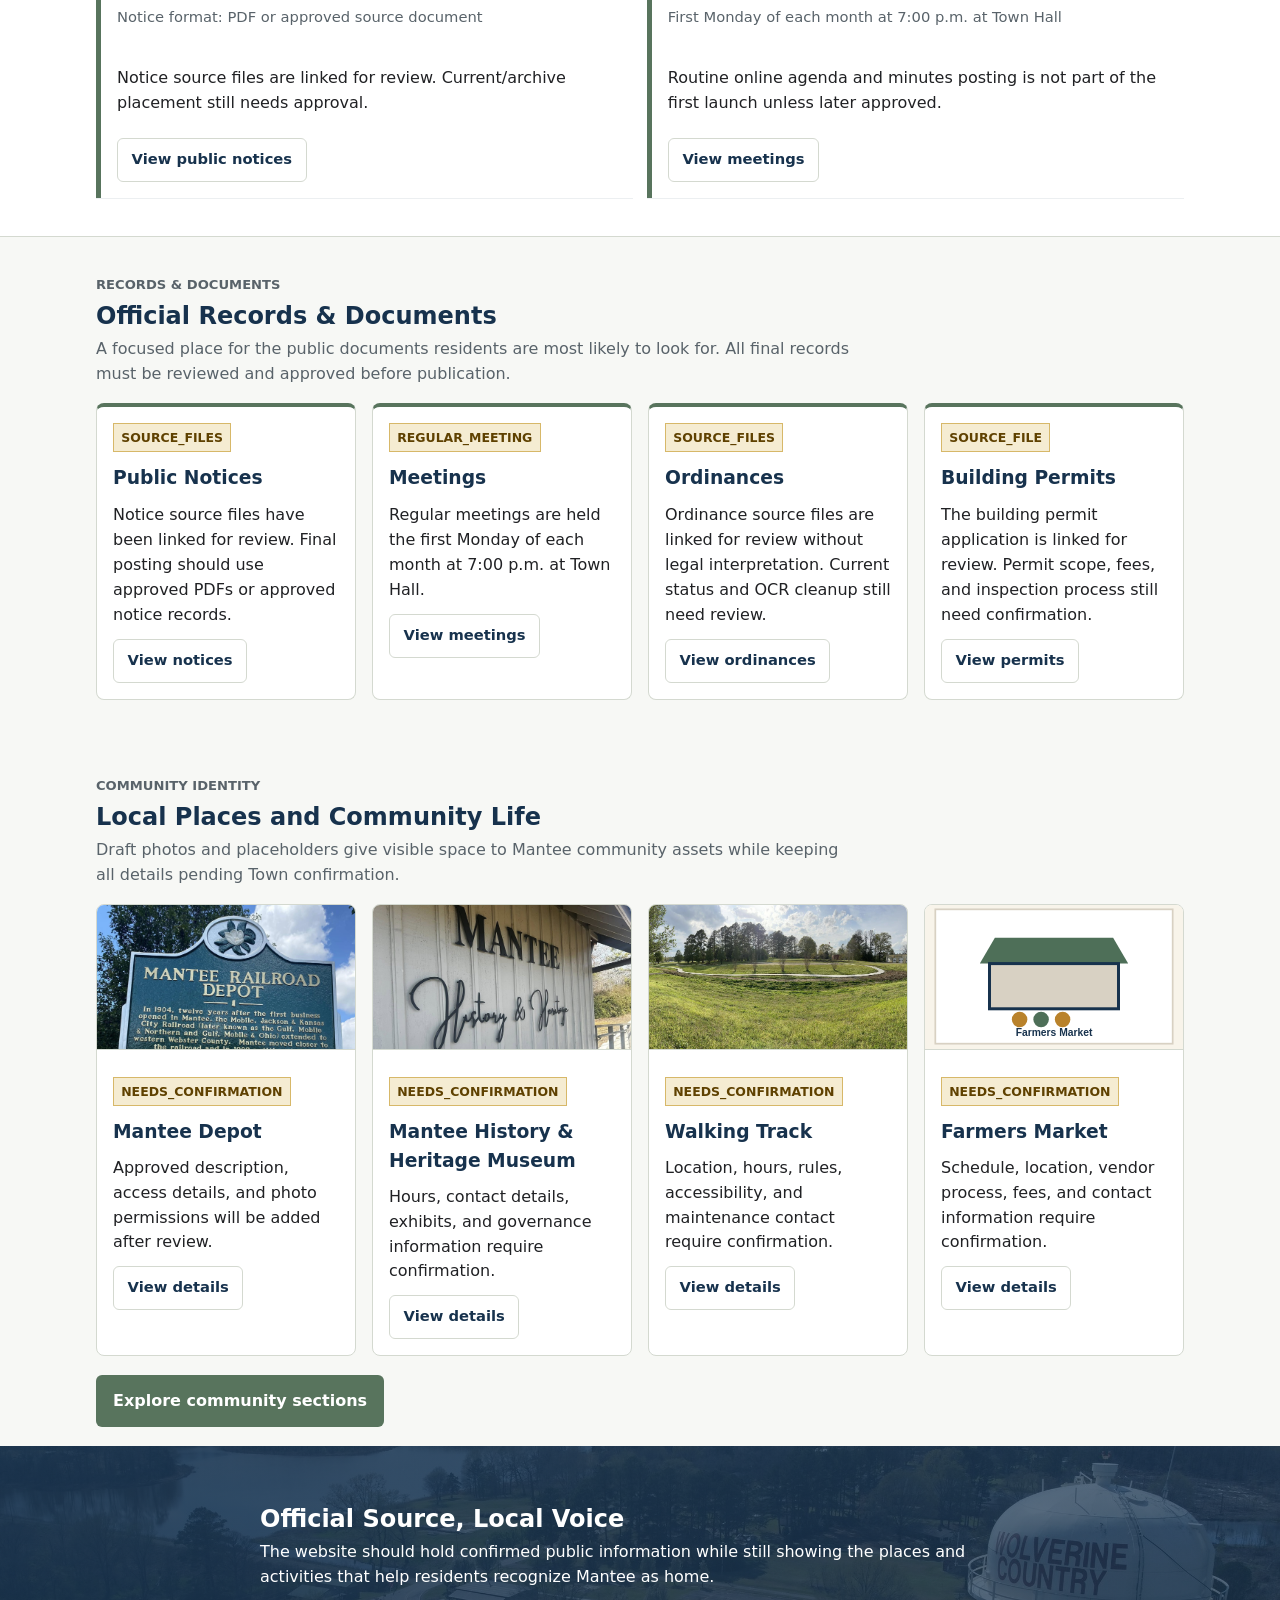
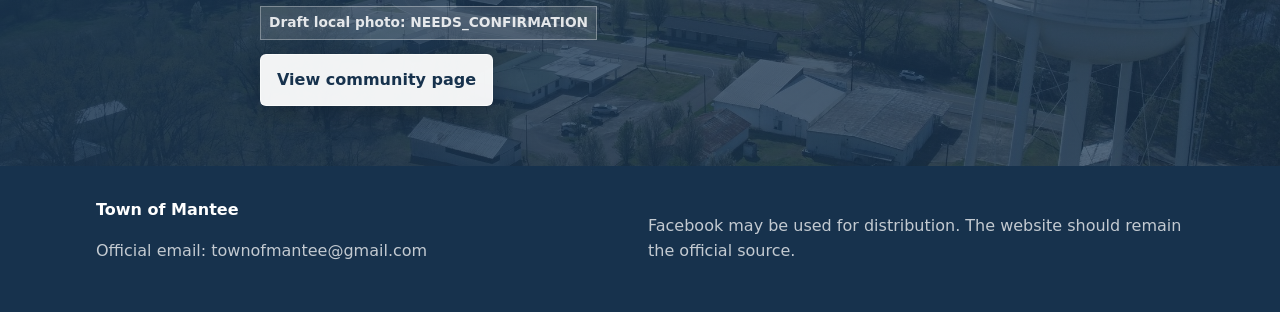
==== commit 5dde9e51: "Link clerk source documents in prototype" ====
--- a/prototype/index.html
+++ b/prototype/index.html
@@ -119,10 +119,10 @@
         </div>
         <ul class="record-list">
           <li class="record">
-            <span class="tag">RECEIVED_FOR_REVIEW</span>
-            <h3>Public notice files received</h3>
+            <span class="tag">SOURCE_FILES</span>
+            <h3>Public notice files linked</h3>
             <p class="meta">Notice format: PDF or approved source document</p>
-            <p>Current notice files have been identified in the Town folder and need publication review.</p>
+            <p>Notice source files are linked for review. Current/archive placement still needs approval.</p>
             <a class="button small secondary" href="public-notices.html">View public notices</a>
           </li>
           <li class="record">
@@ -145,9 +145,9 @@
         </div>
         <div class="document-grid">
           <article class="document-card">
-            <span class="tag">NEEDS_CONFIRMATION</span>
+            <span class="tag">SOURCE_FILES</span>
             <h3>Public Notices</h3>
-            <p>Notice source files have been received for review. Final posting should use approved PDFs or approved notice records.</p>
+            <p>Notice source files have been linked for review. Final posting should use approved PDFs or approved notice records.</p>
             <a class="button small secondary" href="public-notices.html">View notices</a>
           </article>
           <article class="document-card">
@@ -157,15 +157,15 @@
             <a class="button small secondary" href="meetings.html">View meetings</a>
           </article>
           <article class="document-card">
-            <span class="tag">RECEIVED_FOR_REVIEW</span>
+            <span class="tag">SOURCE_FILES</span>
             <h3>Ordinances</h3>
-            <p>Ordinance files have been identified in the Town folder and should be reviewed before publication.</p>
+            <p>Ordinance source files are linked for review without legal interpretation. Current status and OCR cleanup still need review.</p>
             <a class="button small secondary" href="ordinances.html">View ordinances</a>
           </article>
           <article class="document-card">
-            <span class="tag">RECEIVED_FOR_REVIEW</span>
+            <span class="tag">SOURCE_FILE</span>
             <h3>Building Permits</h3>
-            <p>The Town handles permits for new dwelling construction. A permit application was received for review.</p>
+            <p>The building permit application is linked for review. Permit scope, fees, and inspection process still need confirmation.</p>
             <a class="button small secondary" href="building-permits.html">View permits</a>
           </article>
         </div>
--- a/prototype/assets/css/site.css
+++ b/prototype/assets/css/site.css
@@ -684,6 +684,13 @@
   font-size: 1.25rem;
 }
 
+.record-actions {
+  display: flex;
+  flex-wrap: wrap;
+  gap: 0.55rem;
+  margin-top: 0.35rem;
+}
+
 .meta {
   color: var(--muted);
   font-size: 0.92rem;
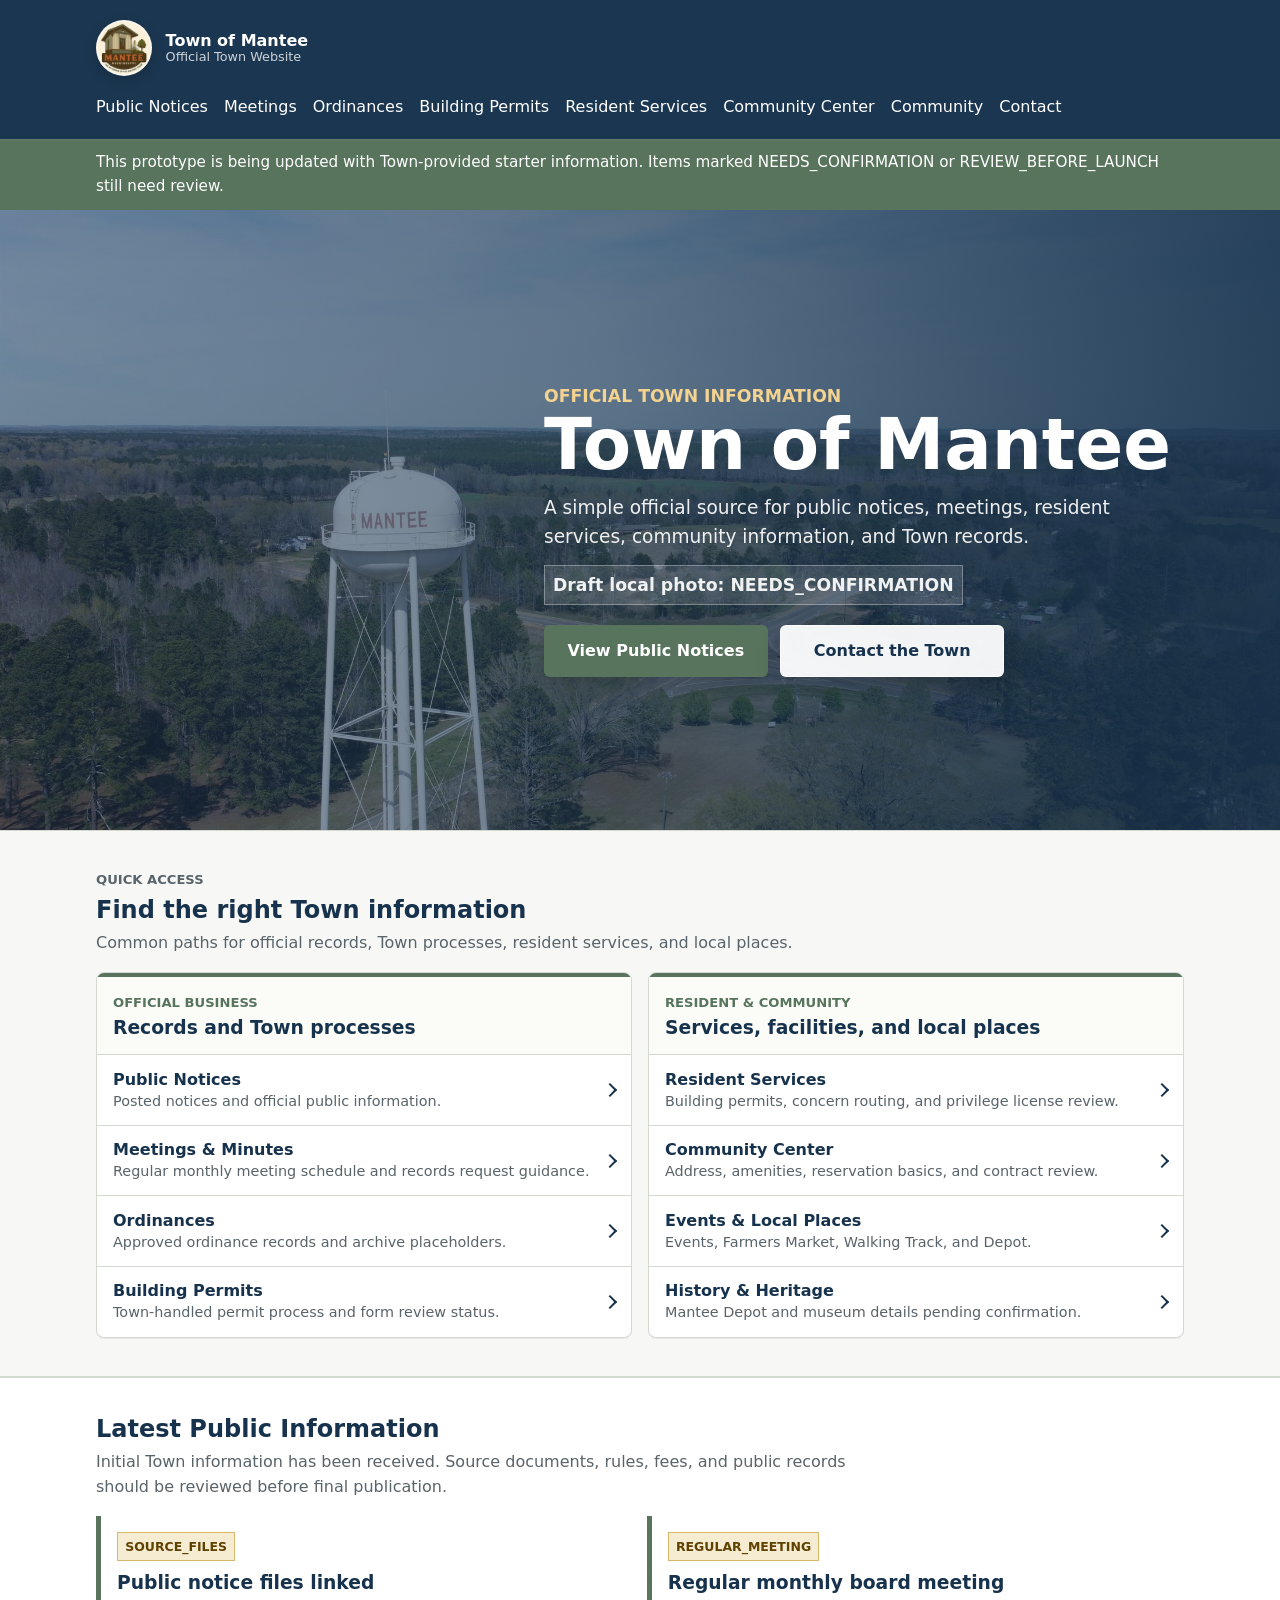
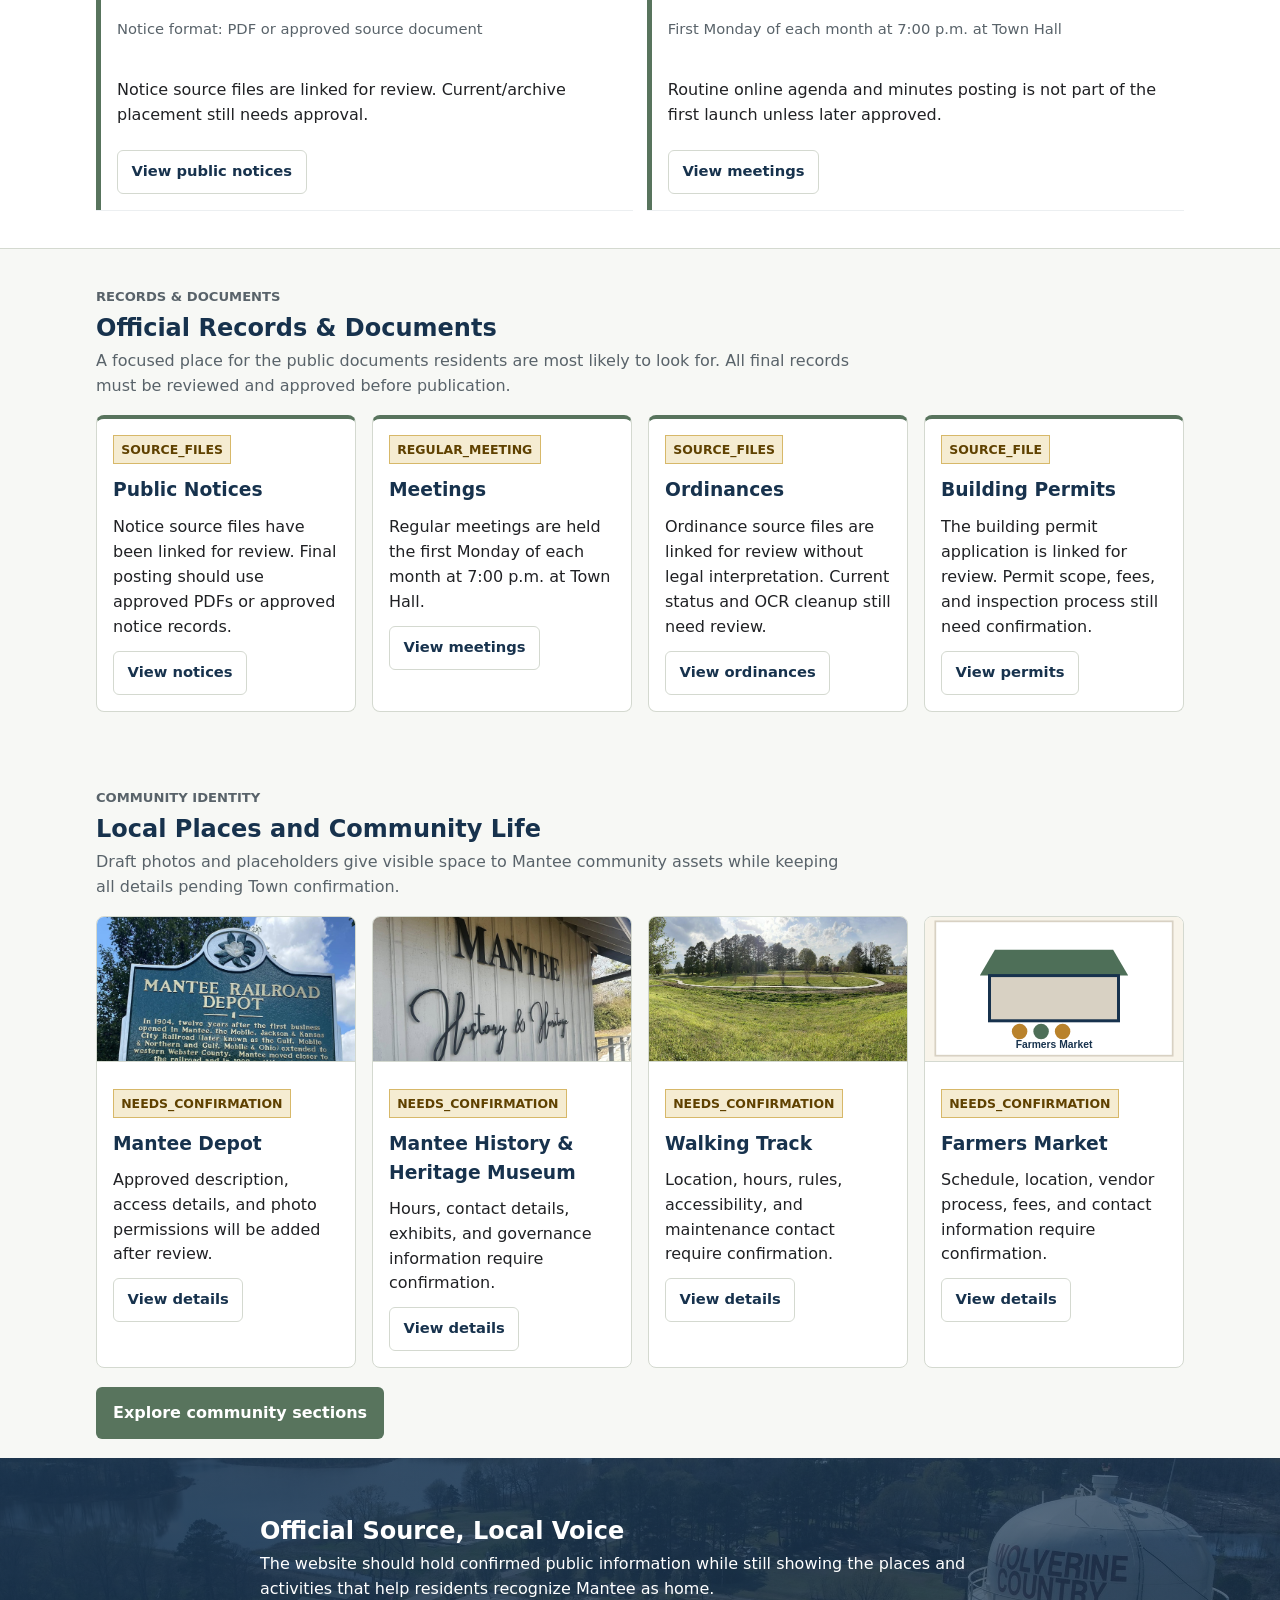
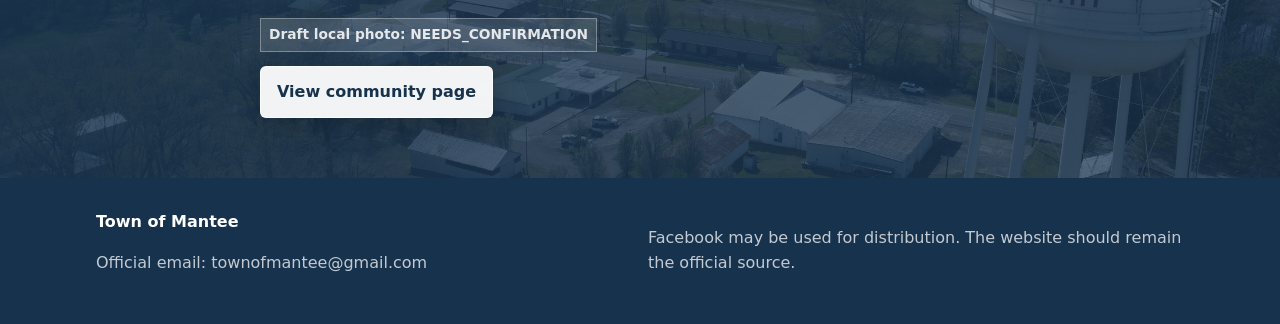
==== commit b7500602: "Use letterhead badge in prototype header" ====
--- a/prototype/index.html
+++ b/prototype/index.html
@@ -4,13 +4,14 @@
   <meta charset="utf-8">
   <meta name="viewport" content="width=device-width, initial-scale=1">
   <title>Town of Mantee | Official Information</title>
+  <link rel="icon" type="image/png" href="assets/images/mantee-logo-icon.png">
   <link rel="stylesheet" href="assets/css/site.css">
 </head>
 <body>
   <header class="site-header">
     <div class="topbar">
       <a class="brand" href="index.html">
-        <span class="brand-mark">M</span>
+        <span class="brand-mark logo-mark"><img src="assets/images/mantee-logo-badge.png" alt="" aria-hidden="true"></span>
         <span class="brand-text"><strong>Town of Mantee</strong><span>Official Town Website</span></span>
       </a>
       <button class="nav-toggle" type="button" data-nav-toggle aria-expanded="false" aria-controls="site-nav">Menu</button>
--- a/prototype/assets/css/site.css
+++ b/prototype/assets/css/site.css
@@ -75,19 +75,30 @@
 .brand {
   display: inline-flex;
   align-items: center;
-  gap: 0.75rem;
+  gap: 0.85rem;
   color: var(--white);
   text-decoration: none;
 }
 
 .brand-mark {
   display: grid;
-  width: 44px;
-  height: 44px;
+  width: 56px;
+  height: 56px;
   place-items: center;
   border: 2px solid rgba(255, 255, 255, 0.65);
   border-radius: 50%;
+  overflow: hidden;
+  background: #f7ead0;
   font-weight: 800;
+  flex: 0 0 auto;
+  box-shadow: 0 4px 14px rgba(0, 0, 0, 0.16);
+}
+
+.brand-mark img {
+  display: block;
+  width: 100%;
+  height: 100%;
+  object-fit: cover;
 }
 
 .brand-text {
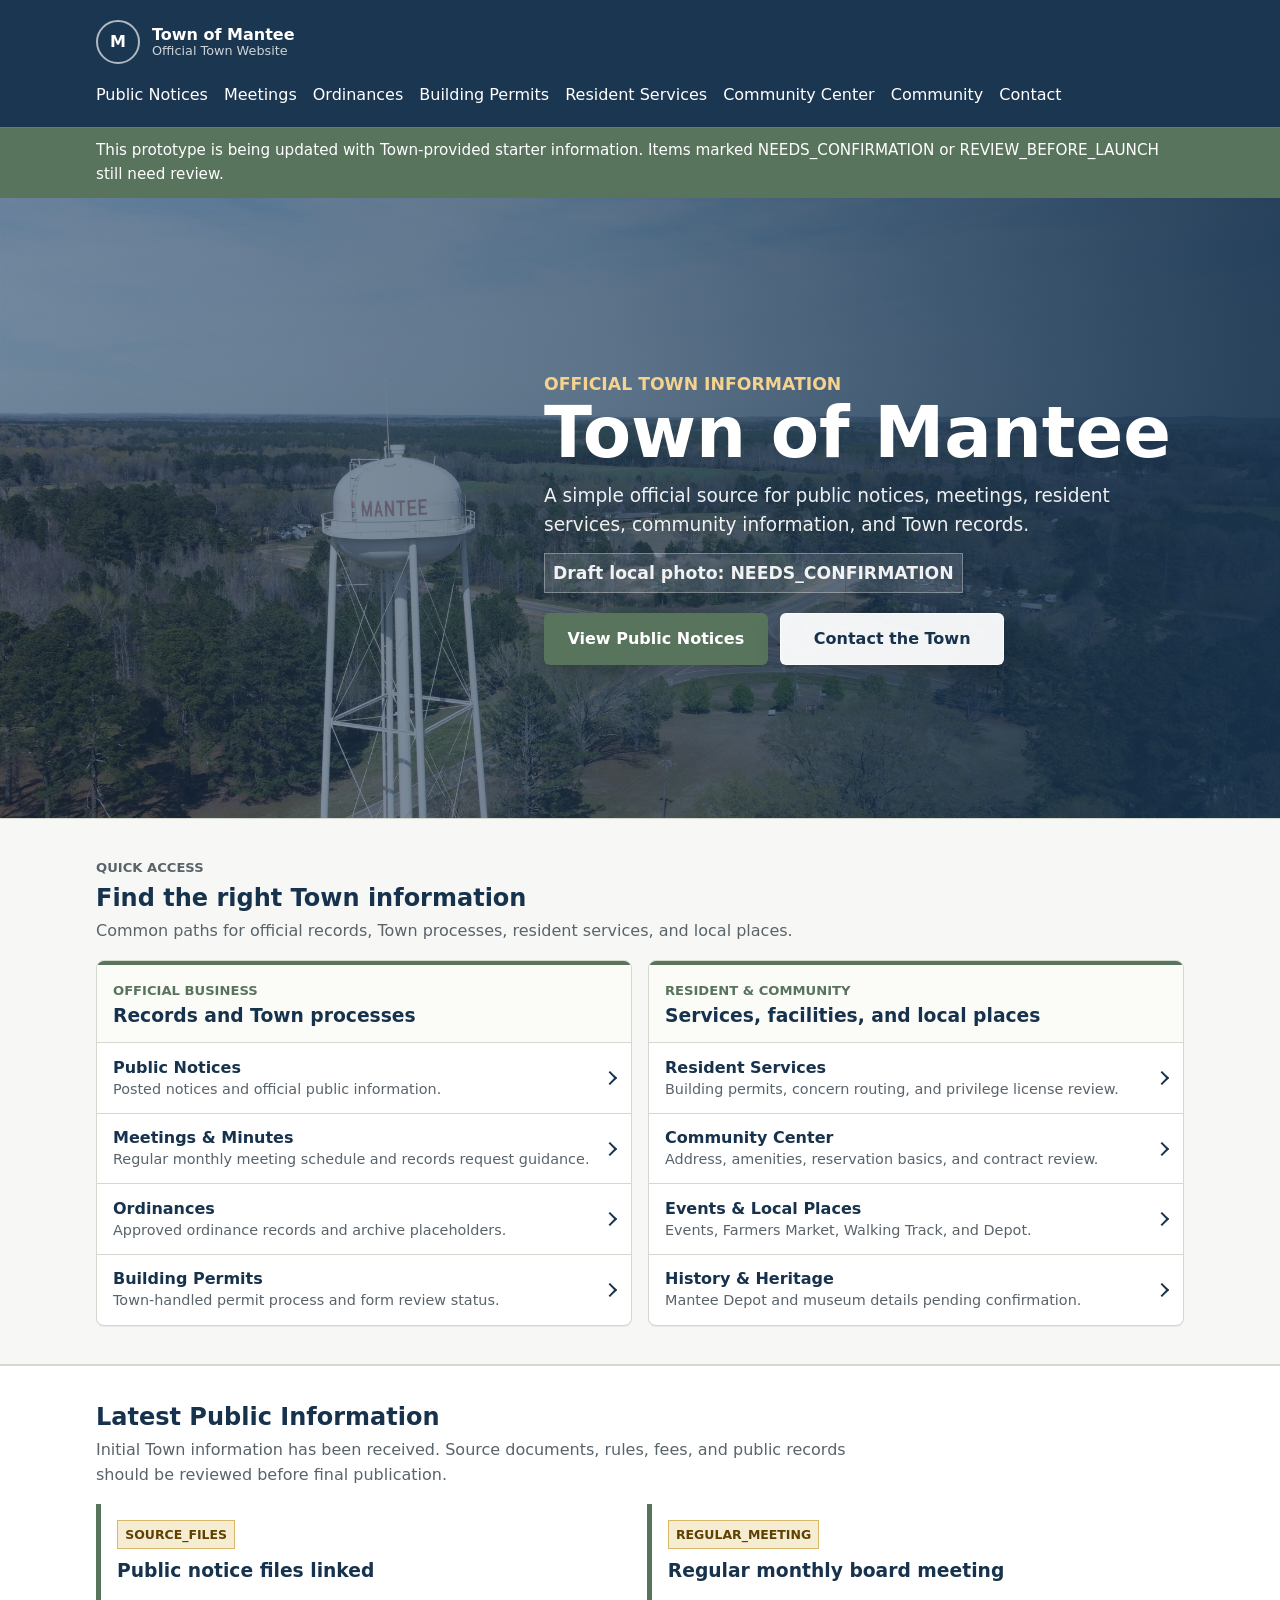
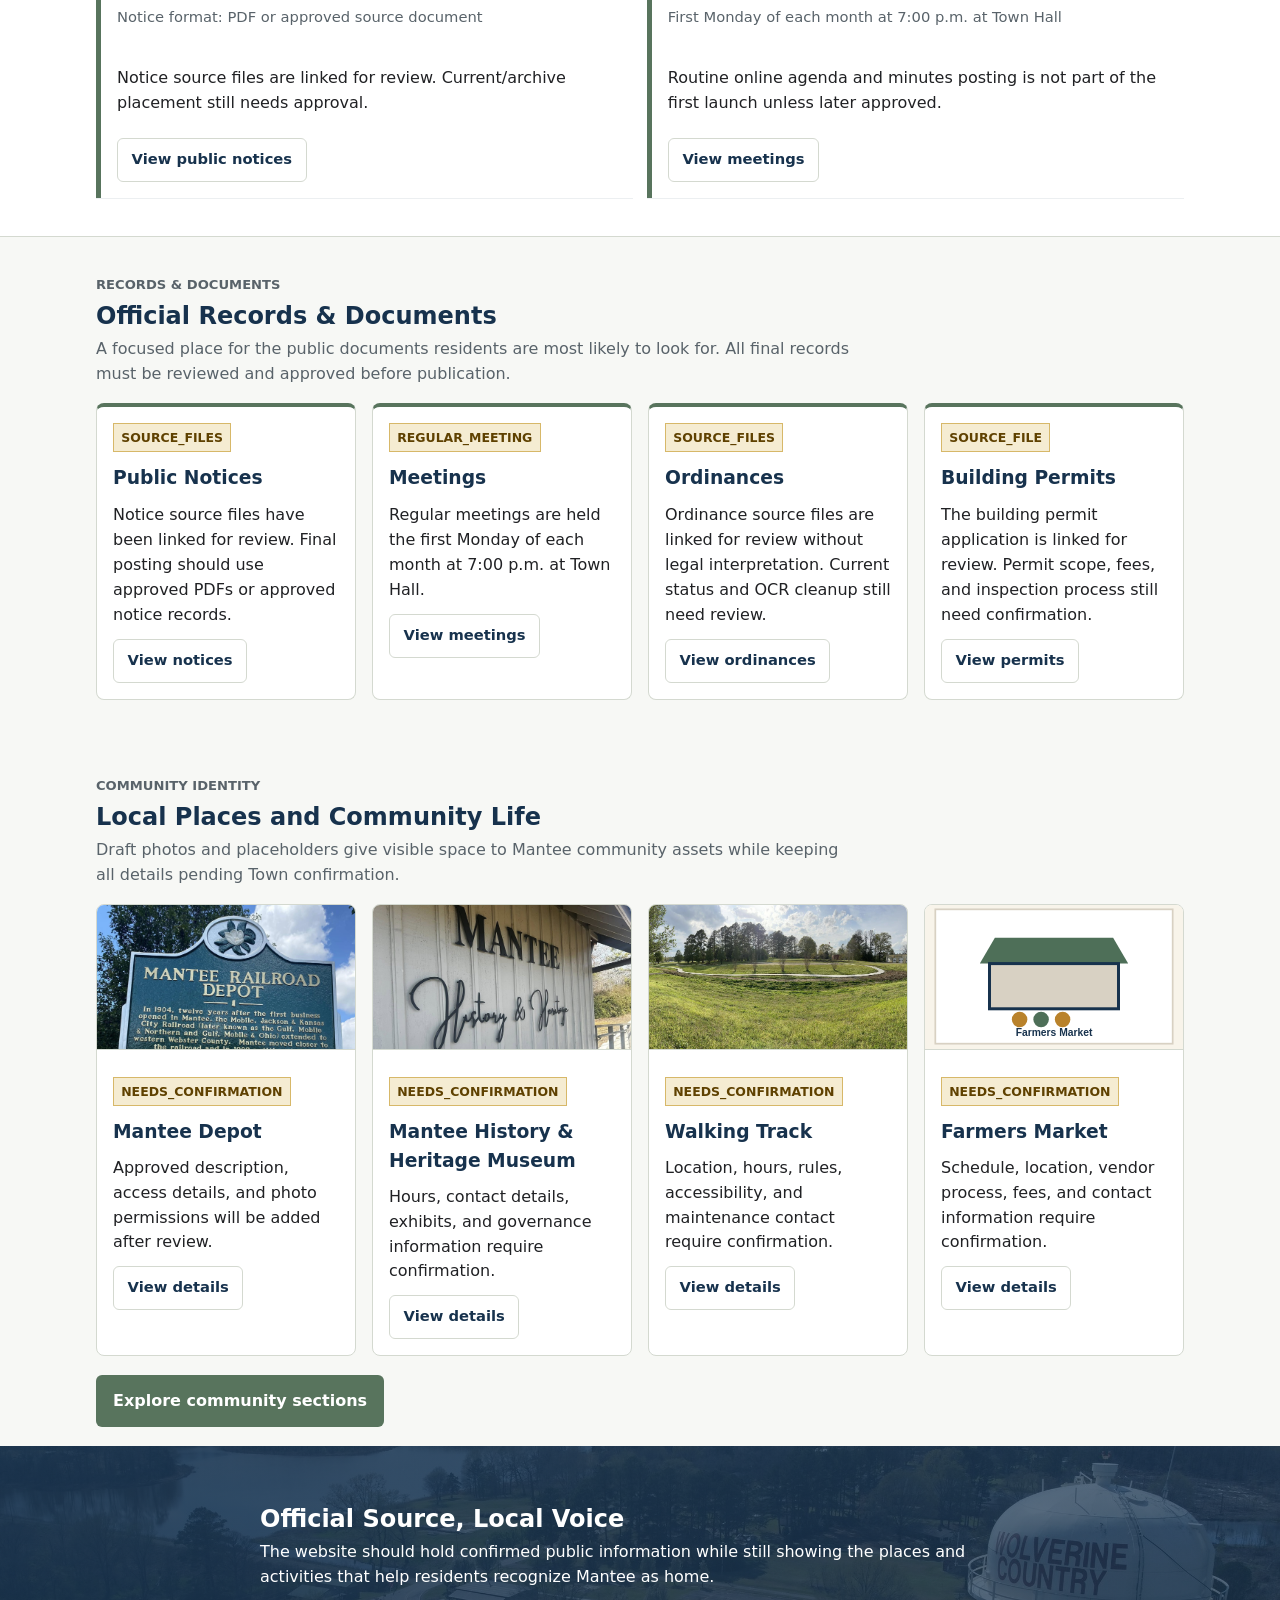
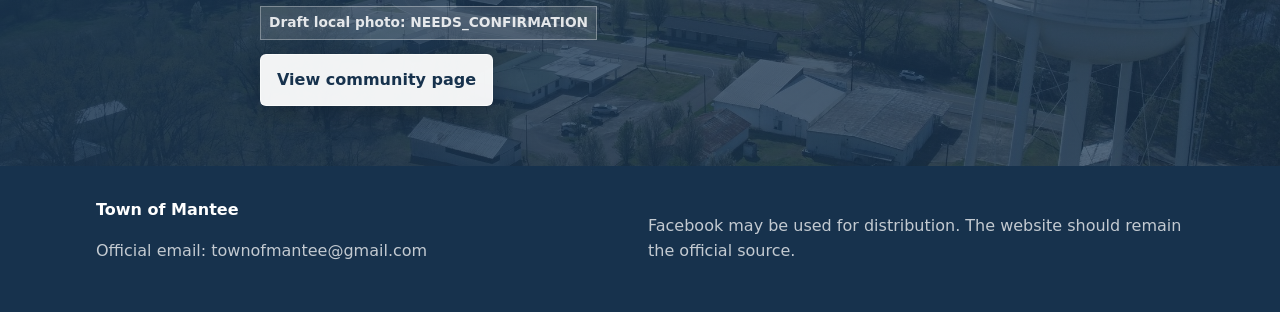
==== commit be0a186c: "Revert "Use letterhead badge in prototype header" This reverts commit b7500602d05b176eee36d1d43aa2d3" ====
--- a/prototype/index.html
+++ b/prototype/index.html
@@ -4,14 +4,13 @@
   <meta charset="utf-8">
   <meta name="viewport" content="width=device-width, initial-scale=1">
   <title>Town of Mantee | Official Information</title>
-  <link rel="icon" type="image/png" href="assets/images/mantee-logo-icon.png">
   <link rel="stylesheet" href="assets/css/site.css">
 </head>
 <body>
   <header class="site-header">
     <div class="topbar">
       <a class="brand" href="index.html">
-        <span class="brand-mark logo-mark"><img src="assets/images/mantee-logo-badge.png" alt="" aria-hidden="true"></span>
+        <span class="brand-mark">M</span>
         <span class="brand-text"><strong>Town of Mantee</strong><span>Official Town Website</span></span>
       </a>
       <button class="nav-toggle" type="button" data-nav-toggle aria-expanded="false" aria-controls="site-nav">Menu</button>
--- a/prototype/assets/css/site.css
+++ b/prototype/assets/css/site.css
@@ -75,30 +75,19 @@
 .brand {
   display: inline-flex;
   align-items: center;
-  gap: 0.85rem;
+  gap: 0.75rem;
   color: var(--white);
   text-decoration: none;
 }
 
 .brand-mark {
   display: grid;
-  width: 56px;
-  height: 56px;
+  width: 44px;
+  height: 44px;
   place-items: center;
   border: 2px solid rgba(255, 255, 255, 0.65);
   border-radius: 50%;
-  overflow: hidden;
-  background: #f7ead0;
   font-weight: 800;
-  flex: 0 0 auto;
-  box-shadow: 0 4px 14px rgba(0, 0, 0, 0.16);
-}
-
-.brand-mark img {
-  display: block;
-  width: 100%;
-  height: 100%;
-  object-fit: cover;
 }
 
 .brand-text {
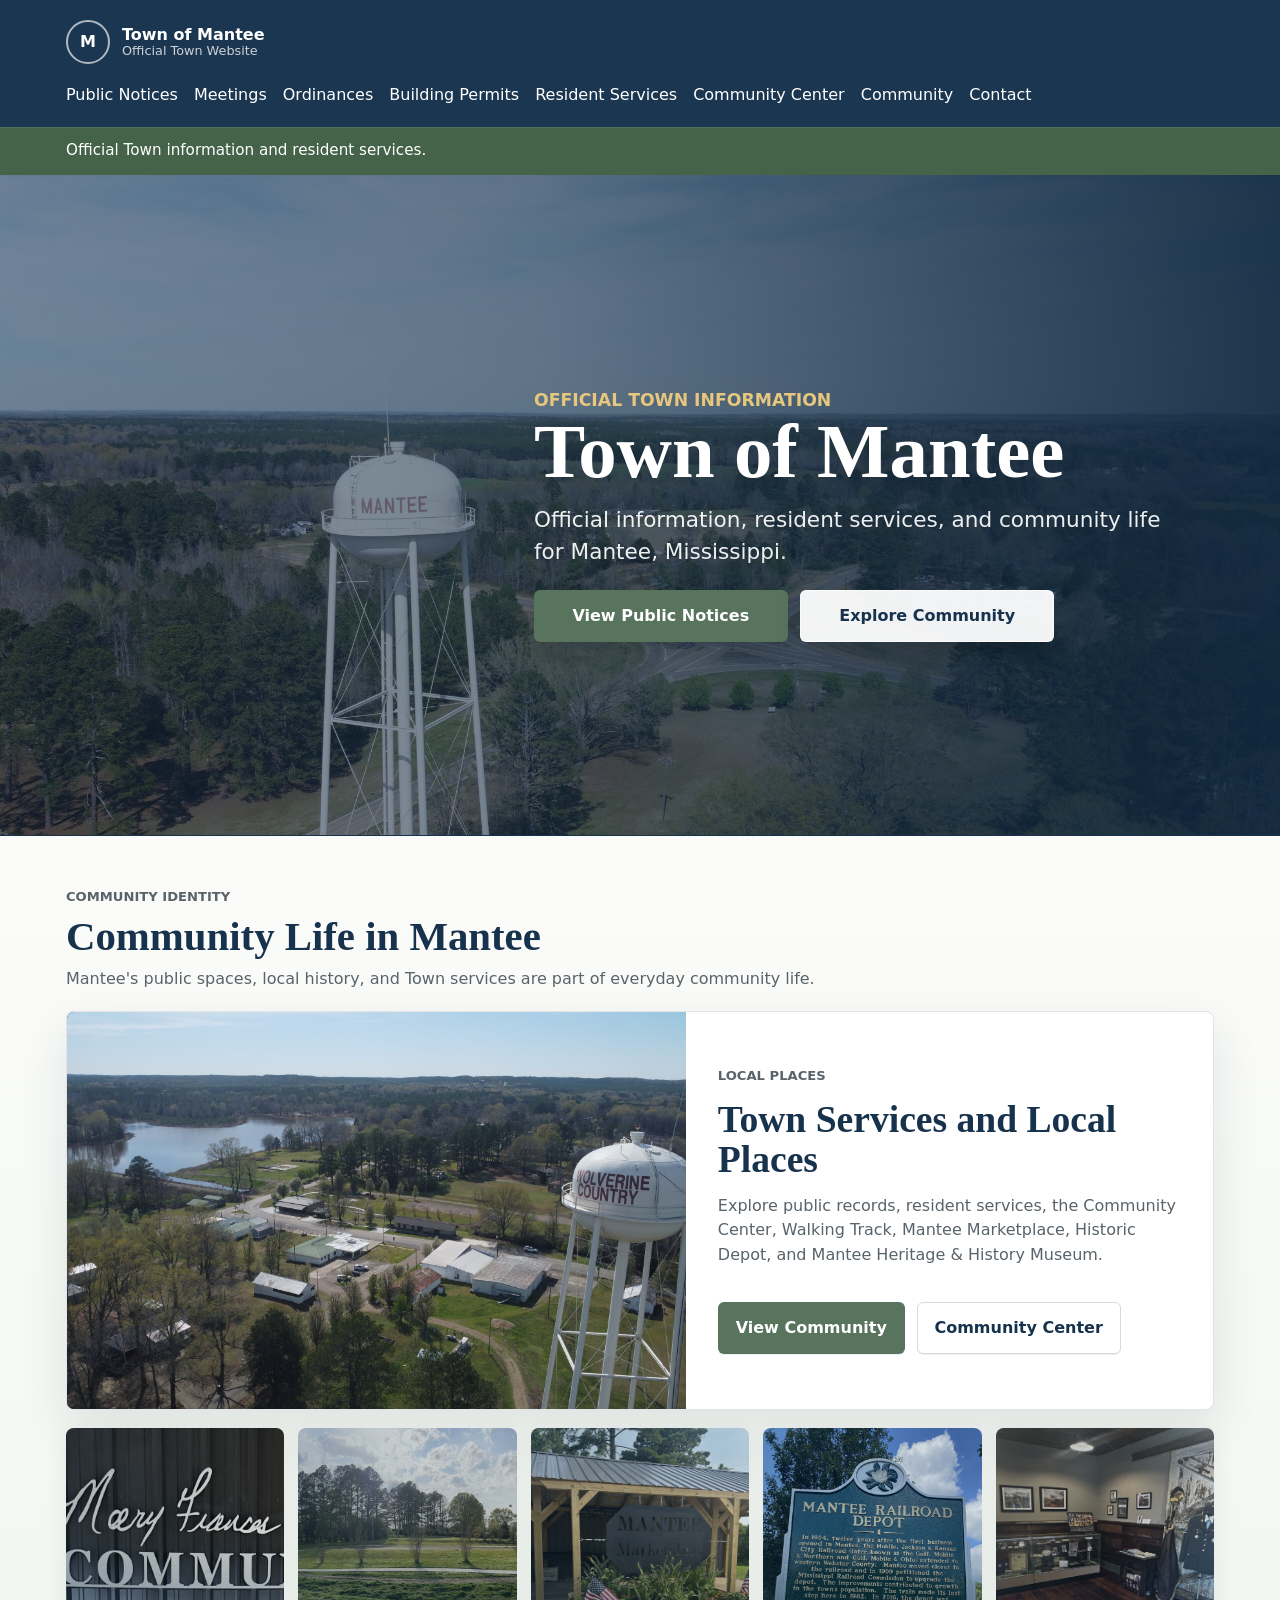
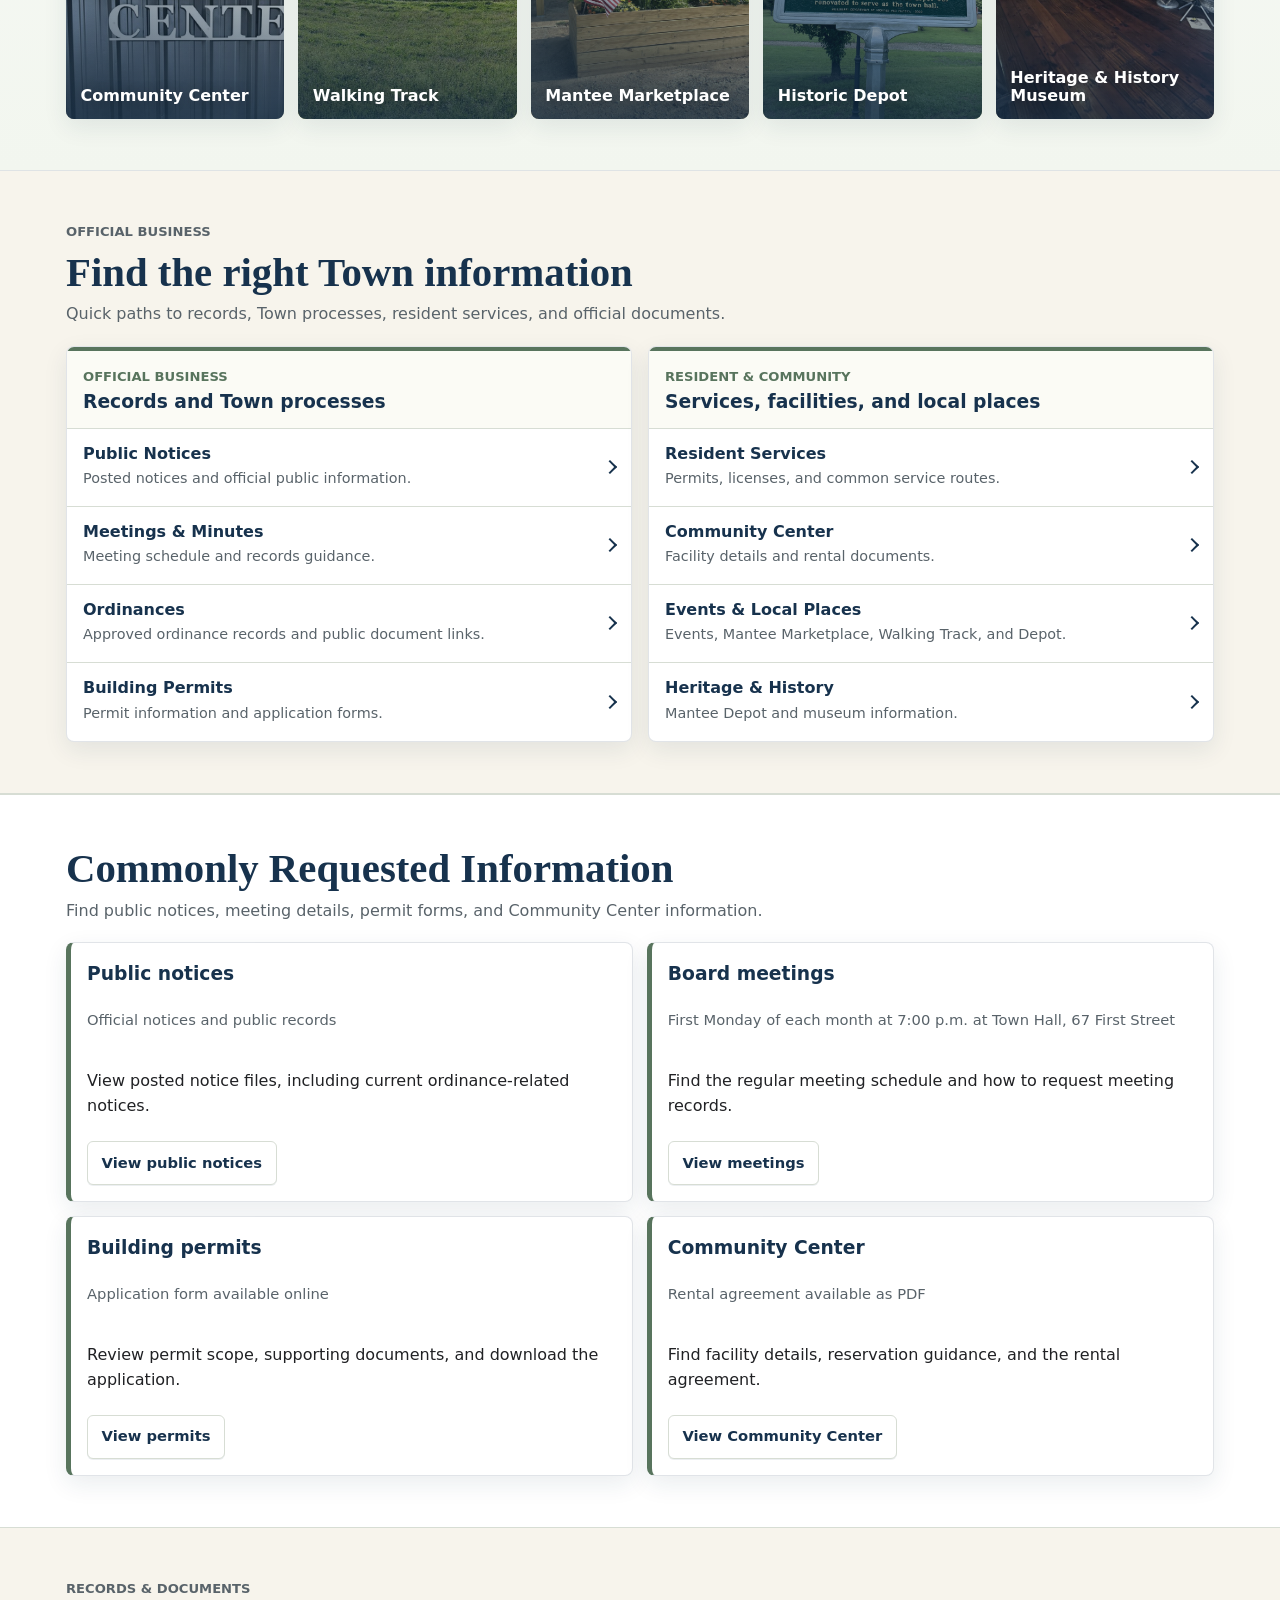
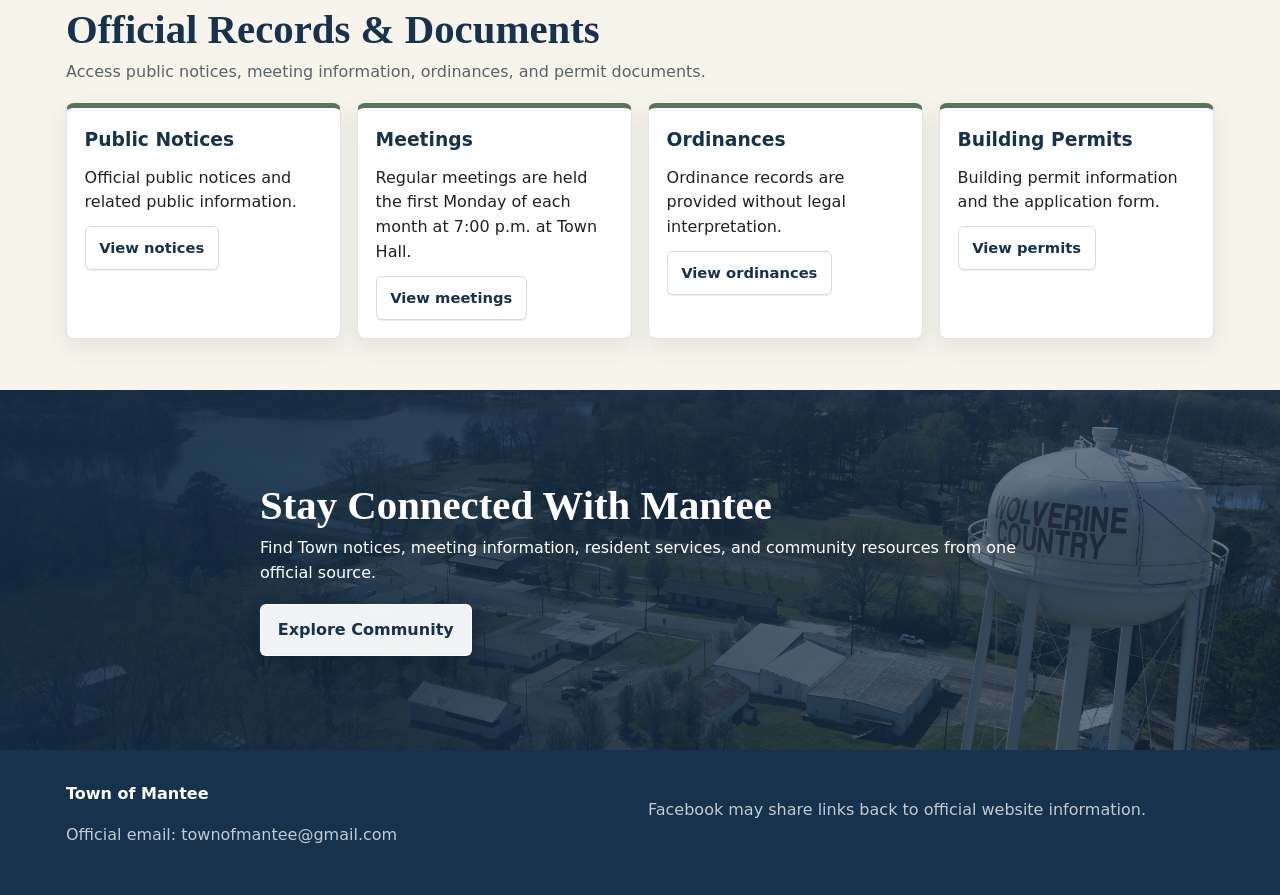
==== commit e4aefcd7: "Polish Mantee prototype for public review" ====
--- a/prototype/index.html
+++ b/prototype/index.html
@@ -29,7 +29,7 @@
     </nav>
   </header>
   <div class="official-strip">
-    <div class="wrap">This prototype is being updated with Town-provided starter information. Items marked NEEDS_CONFIRMATION or REVIEW_BEFORE_LAUNCH still need review.</div>
+    <div class="wrap">Official Town information and resident services.</div>
   </div>
 
   <main>
@@ -41,22 +41,67 @@
         <div class="hero-copy">
           <p class="eyebrow">Official Town Information</p>
           <h1>Town of Mantee</h1>
-          <p class="hero-lede">A simple official source for public notices, meetings, resident services, community information, and Town records.</p>
-          <p class="draft-note">Draft local photo: NEEDS_CONFIRMATION</p>
+          <p class="hero-lede">Official information, resident services, and community life for Mantee, Mississippi.</p>
           <div class="hero-primary-actions" aria-label="Primary actions">
             <a class="button" href="public-notices.html">View Public Notices</a>
-            <a class="button secondary" href="contact.html">Contact the Town</a>
+            <a class="button secondary" href="community.html">Explore Community</a>
           </div>
         </div>
       </div>
     </section>
 
+    <section class="section community-story-section" aria-labelledby="community-story-title">
+      <div class="wrap">
+        <div class="section-header wide">
+          <p class="eyebrow">Community Identity</p>
+          <h2 id="community-story-title">Community Life in Mantee</h2>
+          <p>Mantee's public spaces, local history, and Town services are part of everyday community life.</p>
+        </div>
+        <div class="story-feature">
+          <figure class="story-photo">
+            <img src="assets/images/mantee-community-aerial.jpg?v=community-story-1" alt="Aerial view of the Mantee area">
+          </figure>
+          <div class="story-copy">
+            <p class="eyebrow">Local Places</p>
+            <h3>Town Services and Local Places</h3>
+            <p>Explore public records, resident services, the Community Center, Walking Track, Mantee Marketplace, Historic Depot, and Mantee Heritage &amp; History Museum.</p>
+            <div class="section-actions">
+              <a class="button" href="community.html">View Community</a>
+              <a class="button secondary" href="community-center.html">Community Center</a>
+            </div>
+          </div>
+        </div>
+        <div class="identity-grid" aria-label="Community highlights">
+          <a class="identity-card" href="community-center.html">
+            <img src="assets/images/mantee-community-center-sign.jpg?v=community-story-1" alt="Community Center sign">
+            <span>Community Center</span>
+          </a>
+          <a class="identity-card" href="community.html#walking-track">
+            <img src="assets/images/mantee-walking-track.jpg?v=community-story-1" alt="Walking track and green space in Mantee">
+            <span>Walking Track</span>
+          </a>
+          <a class="identity-card" href="community.html#farmers-market">
+            <img src="assets/images/mantee-farmers-market-sign.jpg?v=drive-intake-1" alt="Mantee Marketplace sign">
+            <span>Mantee Marketplace</span>
+          </a>
+          <a class="identity-card" href="community.html#mantee-depot">
+            <img src="assets/images/mantee-depot-marker.jpg?v=drive-intake-1" alt="Mantee Railroad Depot historical marker">
+            <span>Historic Depot</span>
+          </a>
+          <a class="identity-card" href="community.html#museum">
+            <img src="assets/images/mantee-museum-interior.jpg?v=drive-intake-1" alt="Mantee Heritage and History Museum interior">
+            <span>Heritage &amp; History Museum</span>
+          </a>
+        </div>
+      </div>
+    </section>
+
     <section class="section action-hub-section" aria-labelledby="quick-access-title">
       <div class="wrap">
         <div class="section-header action-hub-intro">
-          <p class="eyebrow">Quick Access</p>
+          <p class="eyebrow">Official Business</p>
           <h2 id="quick-access-title">Find the right Town information</h2>
-          <p>Common paths for official records, Town processes, resident services, and local places.</p>
+          <p>Quick paths to records, Town processes, resident services, and official documents.</p>
         </div>
         <div class="action-hub-grid">
           <section class="action-group" aria-labelledby="official-business-title">
@@ -71,15 +116,15 @@
               </a>
               <a class="action-link" href="meetings.html">
                 <span>Meetings &amp; Minutes</span>
-                <small>Regular monthly meeting schedule and records request guidance.</small>
+                <small>Meeting schedule and records guidance.</small>
               </a>
               <a class="action-link" href="ordinances.html">
                 <span>Ordinances</span>
-                <small>Approved ordinance records and archive placeholders.</small>
+                <small>Approved ordinance records and public document links.</small>
               </a>
               <a class="action-link" href="building-permits.html">
                 <span>Building Permits</span>
-                <small>Town-handled permit process and form review status.</small>
+                <small>Permit information and application forms.</small>
               </a>
             </div>
           </section>
@@ -91,19 +136,19 @@
             <div class="action-link-list">
               <a class="action-link" href="resident-services.html">
                 <span>Resident Services</span>
-                <small>Building permits, concern routing, and privilege license review.</small>
+                <small>Permits, licenses, and common service routes.</small>
               </a>
               <a class="action-link" href="community-center.html">
                 <span>Community Center</span>
-                <small>Address, amenities, reservation basics, and contract review.</small>
+                <small>Facility details and rental documents.</small>
               </a>
               <a class="action-link" href="community.html#events">
                 <span>Events &amp; Local Places</span>
-                <small>Events, Farmers Market, Walking Track, and Depot.</small>
+                <small>Events, Mantee Marketplace, Walking Track, and Depot.</small>
               </a>
               <a class="action-link" href="community.html#museum">
-                <span>History &amp; Heritage</span>
-                <small>Mantee Depot and museum details pending confirmation.</small>
+                <span>Heritage &amp; History</span>
+                <small>Mantee Depot and museum information.</small>
               </a>
             </div>
           </section>
@@ -114,23 +159,33 @@
     <section class="section alt">
       <div class="wrap">
         <div class="section-header">
-          <h2>Latest Public Information</h2>
-          <p>Initial Town information has been received. Source documents, rules, fees, and public records should be reviewed before final publication.</p>
+          <h2>Commonly Requested Information</h2>
+          <p>Find public notices, meeting details, permit forms, and Community Center information.</p>
         </div>
         <ul class="record-list">
           <li class="record">
-            <span class="tag">SOURCE_FILES</span>
-            <h3>Public notice files linked</h3>
-            <p class="meta">Notice format: PDF or approved source document</p>
-            <p>Notice source files are linked for review. Current/archive placement still needs approval.</p>
+            <h3>Public notices</h3>
+            <p class="meta">Official notices and public records</p>
+            <p>View posted notice files, including current ordinance-related notices.</p>
             <a class="button small secondary" href="public-notices.html">View public notices</a>
           </li>
           <li class="record">
-            <span class="tag">REGULAR_MEETING</span>
-            <h3>Regular monthly board meeting</h3>
-            <p class="meta">First Monday of each month at 7:00 p.m. at Town Hall</p>
-            <p>Routine online agenda and minutes posting is not part of the first launch unless later approved.</p>
+            <h3>Board meetings</h3>
+            <p class="meta">First Monday of each month at 7:00 p.m. at Town Hall, 67 First Street</p>
+            <p>Find the regular meeting schedule and how to request meeting records.</p>
             <a class="button small secondary" href="meetings.html">View meetings</a>
+          </li>
+          <li class="record">
+            <h3>Building permits</h3>
+            <p class="meta">Application form available online</p>
+            <p>Review permit scope, supporting documents, and download the application.</p>
+            <a class="button small secondary" href="building-permits.html">View permits</a>
+          </li>
+          <li class="record">
+            <h3>Community Center</h3>
+            <p class="meta">Rental agreement available as PDF</p>
+            <p>Find facility details, reservation guidance, and the rental agreement.</p>
+            <a class="button small secondary" href="community-center.html">View Community Center</a>
           </li>
         </ul>
       </div>
@@ -141,84 +196,29 @@
         <div class="section-header">
           <p class="eyebrow">Records &amp; Documents</p>
           <h2>Official Records &amp; Documents</h2>
-          <p>A focused place for the public documents residents are most likely to look for. All final records must be reviewed and approved before publication.</p>
+          <p>Access public notices, meeting information, ordinances, and permit documents.</p>
         </div>
         <div class="document-grid">
           <article class="document-card">
-            <span class="tag">SOURCE_FILES</span>
             <h3>Public Notices</h3>
-            <p>Notice source files have been linked for review. Final posting should use approved PDFs or approved notice records.</p>
+            <p>Official public notices and related public information.</p>
             <a class="button small secondary" href="public-notices.html">View notices</a>
           </article>
           <article class="document-card">
-            <span class="tag">REGULAR_MEETING</span>
             <h3>Meetings</h3>
             <p>Regular meetings are held the first Monday of each month at 7:00 p.m. at Town Hall.</p>
             <a class="button small secondary" href="meetings.html">View meetings</a>
           </article>
           <article class="document-card">
-            <span class="tag">SOURCE_FILES</span>
             <h3>Ordinances</h3>
-            <p>Ordinance source files are linked for review without legal interpretation. Current status and OCR cleanup still need review.</p>
+            <p>Ordinance records are provided without legal interpretation.</p>
             <a class="button small secondary" href="ordinances.html">View ordinances</a>
           </article>
           <article class="document-card">
-            <span class="tag">SOURCE_FILE</span>
             <h3>Building Permits</h3>
-            <p>The building permit application is linked for review. Permit scope, fees, and inspection process still need confirmation.</p>
+            <p>Building permit information and the application form.</p>
             <a class="button small secondary" href="building-permits.html">View permits</a>
           </article>
-        </div>
-      </div>
-    </section>
-
-    <section class="section community-section">
-      <div class="wrap">
-        <div class="section-header wide">
-          <p class="eyebrow">Community Identity</p>
-          <h2>Local Places and Community Life</h2>
-          <p>Draft photos and placeholders give visible space to Mantee community assets while keeping all details pending Town confirmation.</p>
-        </div>
-        <div class="community-grid">
-          <article class="card community-card">
-            <img src="assets/images/mantee-depot-marker.jpg?v=town-photos-1" alt="Mantee Railroad Depot historical marker">
-            <div>
-              <span class="tag">NEEDS_CONFIRMATION</span>
-              <h3>Mantee Depot</h3>
-              <p>Approved description, access details, and photo permissions will be added after review.</p>
-              <a class="button small secondary" href="community.html#mantee-depot">View details</a>
-            </div>
-          </article>
-          <article class="card community-card">
-            <img src="assets/images/mantee-heritage-museum-sign.jpg?v=town-photos-1" alt="Mantee History and Heritage sign">
-            <div>
-              <span class="tag">NEEDS_CONFIRMATION</span>
-              <h3>Mantee History &amp; Heritage Museum</h3>
-              <p>Hours, contact details, exhibits, and governance information require confirmation.</p>
-              <a class="button small secondary" href="community.html#museum">View details</a>
-            </div>
-          </article>
-          <article class="card community-card">
-            <img src="assets/images/mantee-walking-track.jpg?v=town-photos-1" alt="Walking track and green space in Mantee">
-            <div>
-              <span class="tag">NEEDS_CONFIRMATION</span>
-              <h3>Walking Track</h3>
-              <p>Location, hours, rules, accessibility, and maintenance contact require confirmation.</p>
-              <a class="button small secondary" href="community.html#walking-track">View details</a>
-            </div>
-          </article>
-          <article class="card community-card">
-            <img src="assets/images/farmers-market-placeholder.svg" alt="Placeholder for approved Farmers Market photo">
-            <div>
-              <span class="tag">NEEDS_CONFIRMATION</span>
-              <h3>Farmers Market</h3>
-              <p>Schedule, location, vendor process, fees, and contact information require confirmation.</p>
-              <a class="button small secondary" href="community.html#farmers-market">View details</a>
-            </div>
-          </article>
-        </div>
-        <div class="section-actions">
-          <a class="button" href="community.html">Explore community sections</a>
         </div>
       </div>
     </section>
@@ -230,11 +230,10 @@
       <div class="wrap image-feature-content">
         <div>
           <div class="section-header">
-            <h2>Official Source, Local Voice</h2>
-            <p>The website should hold confirmed public information while still showing the places and activities that help residents recognize Mantee as home.</p>
+            <h2>Stay Connected With Mantee</h2>
+            <p>Find Town notices, meeting information, resident services, and community resources from one official source.</p>
           </div>
-          <p class="draft-note">Draft local photo: NEEDS_CONFIRMATION</p>
-          <a class="button secondary" href="community.html">View community page</a>
+          <a class="button secondary" href="community.html">Explore Community</a>
         </div>
       </div>
     </section>
@@ -247,7 +246,7 @@
         <p class="footer-note">Official email: townofmantee@gmail.com</p>
       </div>
       <div>
-        <p class="footer-note">Facebook may be used for distribution. The website should remain the official source.</p>
+        <p class="footer-note">Facebook may share links back to official website information.</p>
       </div>
     </div>
   </footer>
--- a/prototype/assets/css/site.css
+++ b/prototype/assets/css/site.css
@@ -1,14 +1,21 @@
 :root {
   --navy: #17324d;
+  --navy-dark: #10283f;
   --green: #58745d;
-  --cream: #f7f8f5;
-  --gray: #d4d9d0;
+  --green-dark: #456349;
+  --cream: #f7f4ec;
+  --cream-strong: #fff7e5;
+  --gray: #d7ddd4;
   --text: #202124;
   --muted: #59636a;
   --white: #ffffff;
   --focus: #a57935;
-  --shadow: 0 10px 30px rgba(23, 50, 77, 0.12);
+  --gold: #e7c77e;
+  --copper: #b77745;
+  --shadow: 0 16px 45px rgba(23, 50, 77, 0.13);
+  --shadow-soft: 0 8px 24px rgba(23, 50, 77, 0.09);
   --panel: #fffaf0;
+  --display-font: Georgia, "Times New Roman", serif;
 }
 
 * {
@@ -66,7 +73,7 @@
   align-items: center;
   justify-content: space-between;
   gap: 1rem;
-  max-width: 1120px;
+  max-width: 1180px;
   margin: 0 auto;
   padding: 1rem;
   transition: padding 180ms ease;
@@ -115,7 +122,7 @@
 
 .site-nav {
   display: none;
-  max-width: 1120px;
+  max-width: 1180px;
   margin: 0 auto;
   padding: 0 1rem 1rem;
 }
@@ -145,19 +152,19 @@
 }
 
 .official-strip {
-  background: var(--green);
+  background: var(--green-dark);
   color: var(--white);
 }
 
 .official-strip .wrap {
-  max-width: 1120px;
+  max-width: 1180px;
   margin: 0 auto;
   padding: 0.75rem 1rem;
   font-size: 0.95rem;
 }
 
 .wrap {
-  max-width: 1120px;
+  max-width: 1180px;
   margin: 0 auto;
   padding: 0 1rem;
 }
@@ -166,7 +173,7 @@
   position: relative;
   overflow: hidden;
   background: var(--panel);
-  border-bottom: 1px solid var(--gray);
+  border-bottom: 1px solid rgba(23, 50, 77, 0.12);
 }
 
 .photo-hero {
@@ -178,7 +185,9 @@
   position: absolute;
   inset: 0;
   content: "";
-  background: rgba(23, 50, 77, 0.72);
+  background:
+    linear-gradient(90deg, rgba(16, 40, 63, 0.68), rgba(16, 40, 63, 0.42) 45%, rgba(16, 40, 63, 0.88)),
+    linear-gradient(0deg, rgba(16, 40, 63, 0.2), rgba(16, 40, 63, 0.2));
 }
 
 .hero-backdrop {
@@ -190,7 +199,7 @@
   width: 100%;
   height: 100%;
   object-fit: cover;
-  object-position: 35% center;
+  object-position: 34% center;
 }
 
 .hero {
@@ -198,24 +207,29 @@
   z-index: 1;
   display: grid;
   gap: 1.5rem;
-  padding: 2.8rem 1rem 2.2rem;
+  padding: 4.25rem 1rem 3rem;
 }
 
 .hero-copy {
   display: grid;
   align-content: center;
+  width: 100%;
   max-width: 780px;
 }
 
 .hero h1 {
   margin: 0;
   color: var(--navy);
-  font-size: 2.75rem;
+  font-family: var(--display-font);
+  font-size: clamp(3.15rem, 13vw, 4.8rem);
+  font-weight: 700;
   line-height: 1;
+  letter-spacing: 0;
 }
 
 .photo-hero h1 {
   color: var(--white);
+  text-shadow: 0 2px 18px rgba(0, 0, 0, 0.18);
 }
 
 .hero p,
@@ -233,7 +247,8 @@
 
 .hero .hero-lede {
   max-width: 640px;
-  font-size: 1.16rem;
+  font-size: clamp(1.08rem, 2.3vw, 1.35rem);
+  line-height: 1.45;
 }
 
 .eyebrow {
@@ -245,18 +260,11 @@
 }
 
 .photo-hero .eyebrow {
-  color: #f4d28f;
+  color: var(--gold);
 }
 
 .draft-note {
-  width: fit-content;
-  max-width: 100%;
-  padding: 0.35rem 0.5rem;
-  border: 1px solid rgba(255, 255, 255, 0.32);
-  background: rgba(255, 255, 255, 0.12);
-  color: rgba(255, 255, 255, 0.86);
-  font-size: 0.86rem;
-  font-weight: 700;
+  display: none;
 }
 
 .hero-figure {
@@ -279,7 +287,7 @@
   min-height: 220px;
   border: 1px solid var(--gray);
   background: var(--white);
-  box-shadow: var(--shadow);
+  box-shadow: var(--shadow-soft);
 }
 
 .photo-frame img {
@@ -323,8 +331,8 @@
 .hero-primary-actions {
   display: grid;
   gap: 0.8rem;
-  max-width: 460px;
-  margin: 1.25rem 0 0;
+  max-width: 520px;
+  margin: 1.45rem 0 0;
 }
 
 .button {
@@ -332,16 +340,17 @@
   align-items: center;
   justify-content: center;
   min-height: 52px;
-  padding: 0.85rem 1rem;
+  padding: 0.85rem 1.05rem;
   background: var(--green);
   border: 1px solid transparent;
   border-radius: 6px;
   color: var(--white);
-  font-weight: 700;
+  font-weight: 800;
   line-height: 1.15;
   text-align: center;
   text-decoration: none;
-  transition: background-color 150ms ease, border-color 150ms ease, color 150ms ease;
+  box-shadow: 0 1px 0 rgba(23, 50, 77, 0.08);
+  transition: background-color 150ms ease, border-color 150ms ease, color 150ms ease, transform 150ms ease;
 }
 
 .photo-hero .button,
@@ -352,6 +361,7 @@
 .button:hover {
   background: var(--navy);
   color: var(--white);
+  transform: translateY(-1px);
 }
 
 .button.secondary {
@@ -379,7 +389,7 @@
 }
 
 .section {
-  padding: 1.7rem 0;
+  padding: 2.25rem 0;
 }
 
 .section.alt {
@@ -391,14 +401,20 @@
 .section-header {
   display: grid;
   gap: 0.45rem;
-  margin: 0 0 1rem;
+  margin: 0 0 1.15rem;
 }
 
 .section-header h2,
 .section-header h1 {
   margin: 0;
   color: var(--navy);
+  font-family: var(--display-font);
+  font-weight: 700;
   line-height: 1.12;
+}
+
+.section-header h2 {
+  font-size: clamp(1.85rem, 4vw, 2.55rem);
 }
 
 .section-header p {
@@ -412,7 +428,10 @@
 }
 
 .section-actions {
-  margin-top: 1.2rem;
+  display: flex;
+  flex-wrap: wrap;
+  gap: 0.75rem;
+  margin-top: 1.35rem;
 }
 
 .action-hub-section {
@@ -420,6 +439,124 @@
   border-bottom: 1px solid var(--gray);
 }
 
+.community-story-section {
+  background:
+    linear-gradient(180deg, #fbfcfa 0%, #f2f6ef 100%);
+  border-bottom: 1px solid rgba(23, 50, 77, 0.12);
+}
+
+.story-feature {
+  display: grid;
+  overflow: hidden;
+  border: 1px solid rgba(23, 50, 77, 0.13);
+  border-radius: 8px;
+  background: var(--white);
+  box-shadow: 0 18px 48px rgba(23, 50, 77, 0.11);
+}
+
+.story-photo {
+  position: relative;
+  min-height: 280px;
+  margin: 0;
+  background: var(--navy);
+}
+
+.story-photo::after {
+  position: absolute;
+  inset: 0;
+  content: "";
+  background: linear-gradient(0deg, rgba(16, 40, 63, 0.08), rgba(16, 40, 63, 0.08));
+}
+
+.story-photo img {
+  width: 100%;
+  height: 100%;
+  min-height: 280px;
+  object-fit: cover;
+  object-position: 45% center;
+}
+
+.story-copy {
+  display: grid;
+  align-content: center;
+  gap: 0.8rem;
+  padding: clamp(1.2rem, 4vw, 2rem);
+}
+
+.story-copy h3 {
+  margin: 0;
+  color: var(--navy);
+  font-family: var(--display-font);
+  font-weight: 700;
+  font-size: clamp(1.7rem, 3.4vw, 2.35rem);
+  line-height: 1.08;
+}
+
+.story-copy p {
+  margin: 0;
+  color: var(--muted);
+}
+
+.identity-grid {
+  display: grid;
+  gap: 0.9rem;
+  margin-top: 1.1rem;
+}
+
+.identity-card {
+  position: relative;
+  display: grid;
+  min-height: 160px;
+  overflow: hidden;
+  border-radius: 8px;
+  color: var(--white);
+  text-decoration: none;
+  box-shadow: var(--shadow-soft);
+  isolation: isolate;
+  transition: transform 150ms ease, box-shadow 150ms ease;
+}
+
+.identity-card::after {
+  position: absolute;
+  inset: 0;
+  content: "";
+  z-index: 1;
+  background:
+    linear-gradient(0deg, rgba(16, 40, 63, 0.78), rgba(16, 40, 63, 0.12) 64%),
+    linear-gradient(90deg, rgba(16, 40, 63, 0.24), rgba(16, 40, 63, 0));
+}
+
+.identity-card img {
+  width: 100%;
+  height: 100%;
+  min-height: 160px;
+  object-fit: cover;
+  transition: transform 200ms ease;
+}
+
+.identity-card span {
+  position: absolute;
+  z-index: 2;
+  right: 0.9rem;
+  bottom: 0.85rem;
+  left: 0.9rem;
+  color: var(--white);
+  font-size: 1rem;
+  font-weight: 850;
+  line-height: 1.12;
+  text-shadow: 0 2px 14px rgba(0, 0, 0, 0.35);
+}
+
+.identity-card:hover {
+  color: var(--white);
+  box-shadow: 0 16px 34px rgba(23, 50, 77, 0.16);
+  transform: translateY(-2px);
+}
+
+.identity-card:hover img {
+  transform: scale(1.03);
+}
+
 .action-hub-intro {
   max-width: 760px;
 }
@@ -433,9 +570,9 @@
   display: grid;
   gap: 0;
   background: var(--white);
-  border: 1px solid var(--gray);
+  border: 1px solid rgba(23, 50, 77, 0.13);
   border-radius: 8px;
-  box-shadow: 0 1px 0 rgba(23, 50, 77, 0.08);
+  box-shadow: var(--shadow-soft);
   overflow: hidden;
 }
 
@@ -445,7 +582,7 @@
   padding: 1rem 1rem 0.9rem;
   border-top: 4px solid var(--green);
   border-bottom: 1px solid var(--gray);
-  background: #fbfcf8;
+  background: #fbfbf5;
 }
 
 .action-group-header .eyebrow {
@@ -466,7 +603,8 @@
   position: relative;
   display: grid;
   gap: 0.18rem;
-  padding: 0.9rem 2rem 0.9rem 1rem;
+  min-height: 78px;
+  padding: 0.95rem 2rem 0.95rem 1rem;
   color: var(--navy);
   text-decoration: none;
   border-bottom: 1px solid var(--gray);
@@ -490,7 +628,7 @@
 }
 
 .action-link:hover {
-  background: var(--cream);
+  background: var(--cream-strong);
   color: var(--navy);
 }
 
@@ -523,9 +661,10 @@
   gap: 0.7rem;
   align-content: start;
   background: var(--white);
-  border: 1px solid var(--gray);
+  border: 1px solid rgba(23, 50, 77, 0.13);
   border-radius: 8px;
-  padding: 1rem;
+  padding: 1.1rem;
+  box-shadow: var(--shadow-soft);
 }
 
 .card h2,
@@ -540,11 +679,11 @@
 }
 
 .card.accent {
-  border-top: 4px solid var(--green);
+  border-top: 5px solid var(--green);
 }
 
 .card.quiet {
-  background: #fbfcf8;
+  background: #fbfbf5;
 }
 
 .records-section {
@@ -561,11 +700,12 @@
   gap: 0.7rem;
   align-content: start;
   min-height: 100%;
-  padding: 1rem;
+  padding: 1.1rem;
   background: var(--white);
-  border: 1px solid var(--gray);
-  border-top: 4px solid var(--green);
+  border: 1px solid rgba(23, 50, 77, 0.13);
+  border-top: 5px solid var(--green);
   border-radius: 8px;
+  box-shadow: var(--shadow-soft);
 }
 
 .document-card h3 {
@@ -579,7 +719,7 @@
 
 .community-section {
   background: var(--cream);
-  padding-bottom: 1.2rem;
+  padding-bottom: 2rem;
 }
 
 .community-grid {
@@ -590,12 +730,13 @@
 .community-card {
   overflow: hidden;
   padding: 0;
+  background: var(--white);
 }
 
 .community-card img {
   display: block;
   width: 100%;
-  aspect-ratio: 16 / 9;
+  aspect-ratio: 4 / 3;
   object-fit: cover;
   border-bottom: 1px solid var(--gray);
 }
@@ -615,7 +756,7 @@
   display: grid;
   align-items: center;
   overflow: hidden;
-  min-height: 320px;
+  min-height: 360px;
   background: var(--green);
   color: var(--white);
 }
@@ -624,7 +765,9 @@
   position: absolute;
   inset: 0;
   content: "";
-  background: linear-gradient(90deg, rgba(23, 50, 77, 0.86), rgba(23, 50, 77, 0.7));
+  background:
+    linear-gradient(90deg, rgba(16, 40, 63, 0.88), rgba(16, 40, 63, 0.72), rgba(16, 40, 63, 0.42)),
+    linear-gradient(0deg, rgba(16, 40, 63, 0.2), rgba(16, 40, 63, 0.2));
 }
 
 .image-feature-backdrop {
@@ -668,9 +811,11 @@
   display: grid;
   gap: 0.4rem;
   background: var(--white);
+  border: 1px solid rgba(23, 50, 77, 0.13);
   border-left: 5px solid var(--green);
+  border-radius: 8px;
   padding: 1rem;
-  box-shadow: 0 1px 0 rgba(23, 50, 77, 0.08);
+  box-shadow: var(--shadow-soft);
 }
 
 .record h3 {
@@ -700,13 +845,13 @@
   display: inline-block;
   width: fit-content;
   padding: 0.25rem 0.45rem;
-  background: #f5ecd2;
-  color: #5f4100;
-  border: 1px solid #d7b869;
+  background: #eef4eb;
+  color: #34553a;
+  border: 1px solid #c9d8c4;
   font-size: 0.78rem;
   font-weight: 800;
   letter-spacing: 0;
-  text-transform: uppercase;
+  text-transform: none;
 }
 
 .info-list {
@@ -804,11 +949,13 @@
 
   .photo-hero .hero {
     grid-template-columns: 1fr;
-    min-height: 520px;
+    min-height: 580px;
   }
 
   .photo-hero::after {
-    background: linear-gradient(90deg, rgba(23, 50, 77, 0.48), rgba(23, 50, 77, 0.62) 46%, rgba(23, 50, 77, 0.9));
+    background:
+      linear-gradient(90deg, rgba(16, 40, 63, 0.34), rgba(16, 40, 63, 0.48) 42%, rgba(16, 40, 63, 0.9)),
+      linear-gradient(0deg, rgba(16, 40, 63, 0.2), rgba(16, 40, 63, 0.2));
   }
 
   .photo-hero .hero-copy {
@@ -833,6 +980,19 @@
     align-items: start;
   }
 
+  .story-feature {
+    grid-template-columns: minmax(0, 1.08fr) minmax(320px, 0.92fr);
+  }
+
+  .story-photo,
+  .story-photo img {
+    min-height: 390px;
+  }
+
+  .identity-grid {
+    grid-template-columns: repeat(5, minmax(0, 1fr));
+  }
+
   .card-grid {
     grid-template-columns: repeat(3, minmax(0, 1fr));
   }
@@ -862,10 +1022,6 @@
     grid-template-columns: 1fr 1fr;
   }
 
-  .hero h1 {
-    font-size: 3.55rem;
-  }
-
   .page-title h1 {
     font-size: 3.1rem;
   }
@@ -877,7 +1033,7 @@
   }
 
   .section {
-    padding: 2.4rem 0;
+    padding: 3.2rem 0;
   }
 
   .community-section {
@@ -891,11 +1047,7 @@
   }
 
   .photo-hero .hero {
-    min-height: 620px;
-  }
-
-  .hero h1 {
-    font-size: 4.4rem;
+    min-height: 660px;
   }
 
   .hero-photo,
@@ -911,3 +1063,63 @@
     grid-template-columns: repeat(4, minmax(0, 1fr));
   }
 }
+
+@media (max-width: 520px) {
+  .topbar,
+  .site-nav,
+  .official-strip .wrap,
+  .wrap {
+    padding-left: 1.05rem;
+    padding-right: 1.05rem;
+  }
+
+  .hero {
+    padding: 3.7rem 1.05rem 2.35rem;
+  }
+
+  .hero h1 {
+    max-width: 9ch;
+    font-size: clamp(3rem, 15vw, 4rem);
+  }
+
+  .hero-copy {
+    max-width: 21rem;
+  }
+
+  .story-copy .section-actions {
+    display: grid;
+  }
+
+  .story-copy .section-actions .button {
+    width: 100%;
+  }
+
+  .hero .hero-lede,
+  .official-strip .wrap,
+  .section-header p,
+  .action-link small,
+  .record p,
+  .card p,
+  .document-card p,
+  .community-card p {
+    overflow-wrap: normal;
+    word-break: normal;
+    hyphens: none;
+  }
+
+  .hero-primary-actions,
+  .page-actions,
+  .record-actions {
+    width: min(100%, 21rem);
+  }
+
+  .hero-primary-actions .button,
+  .page-actions .button,
+  .record-actions .button {
+    width: 100%;
+  }
+
+  .site-header {
+    position: static;
+  }
+}
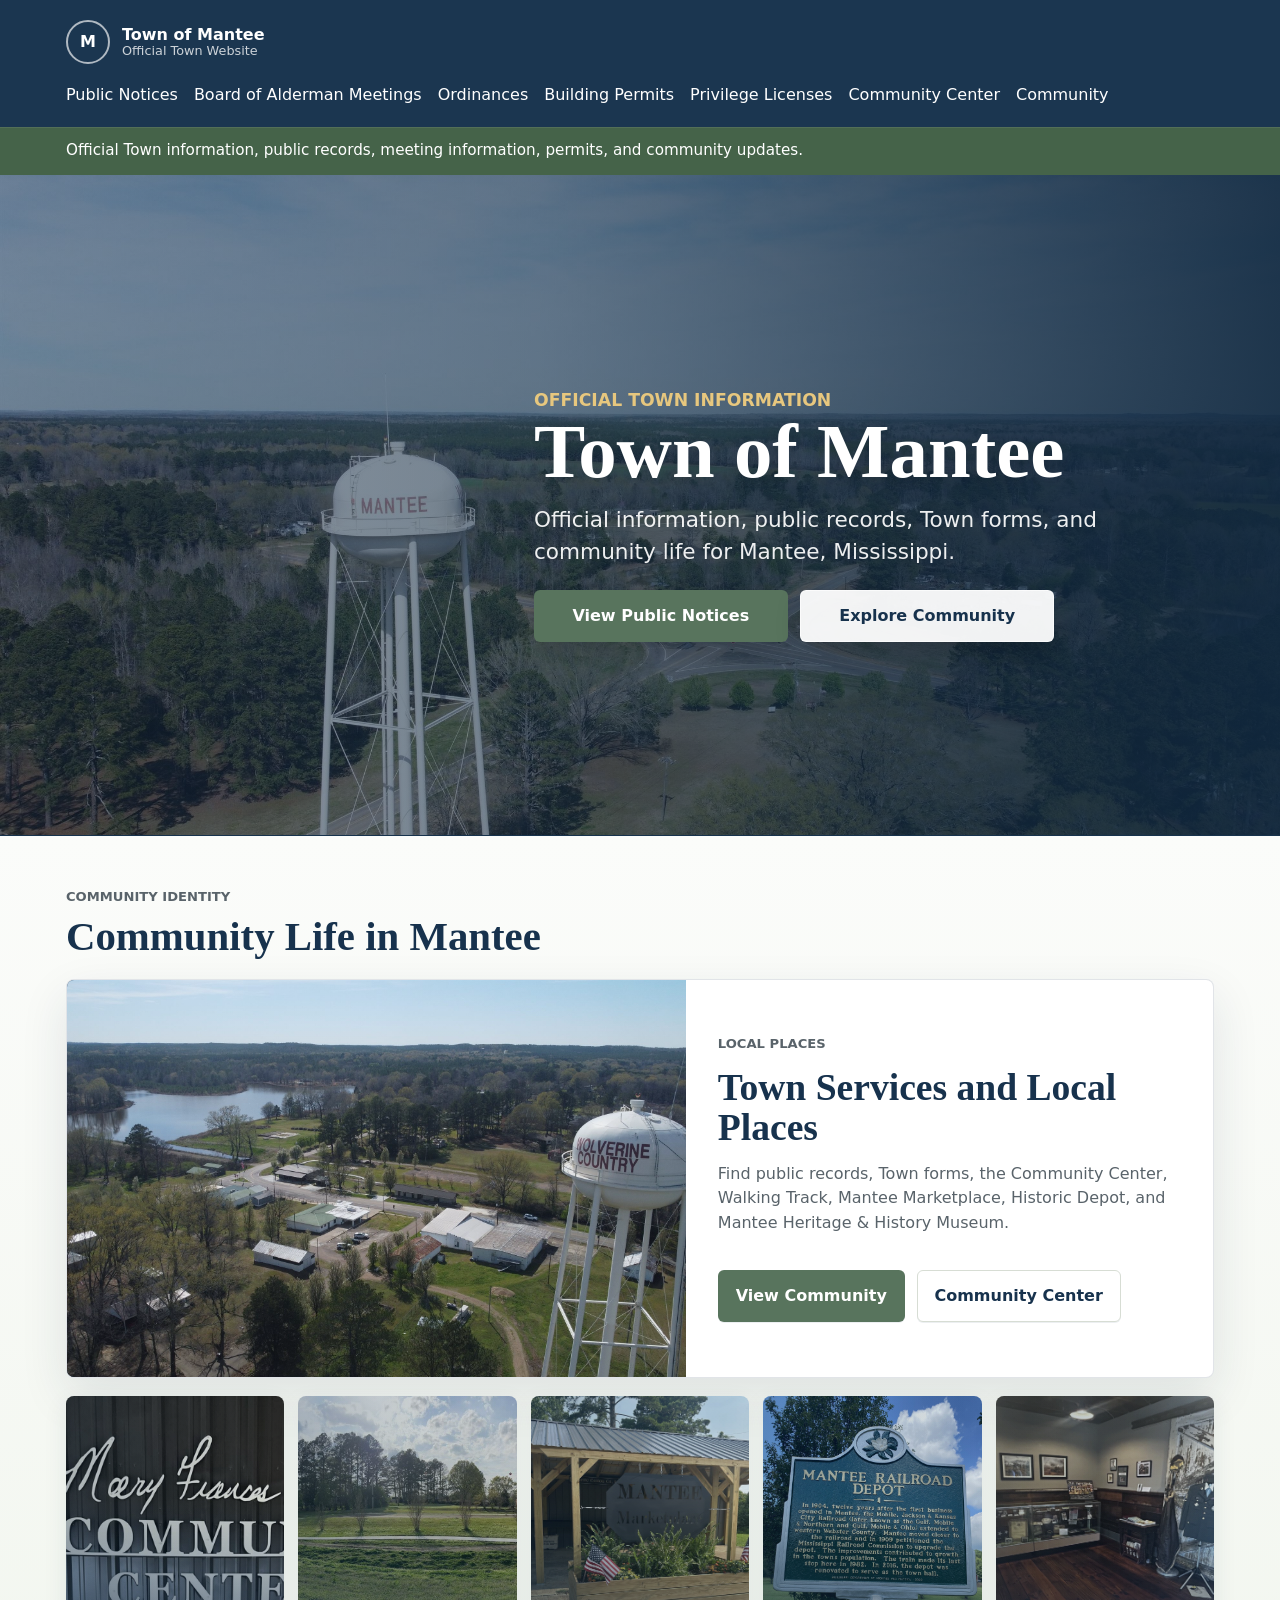
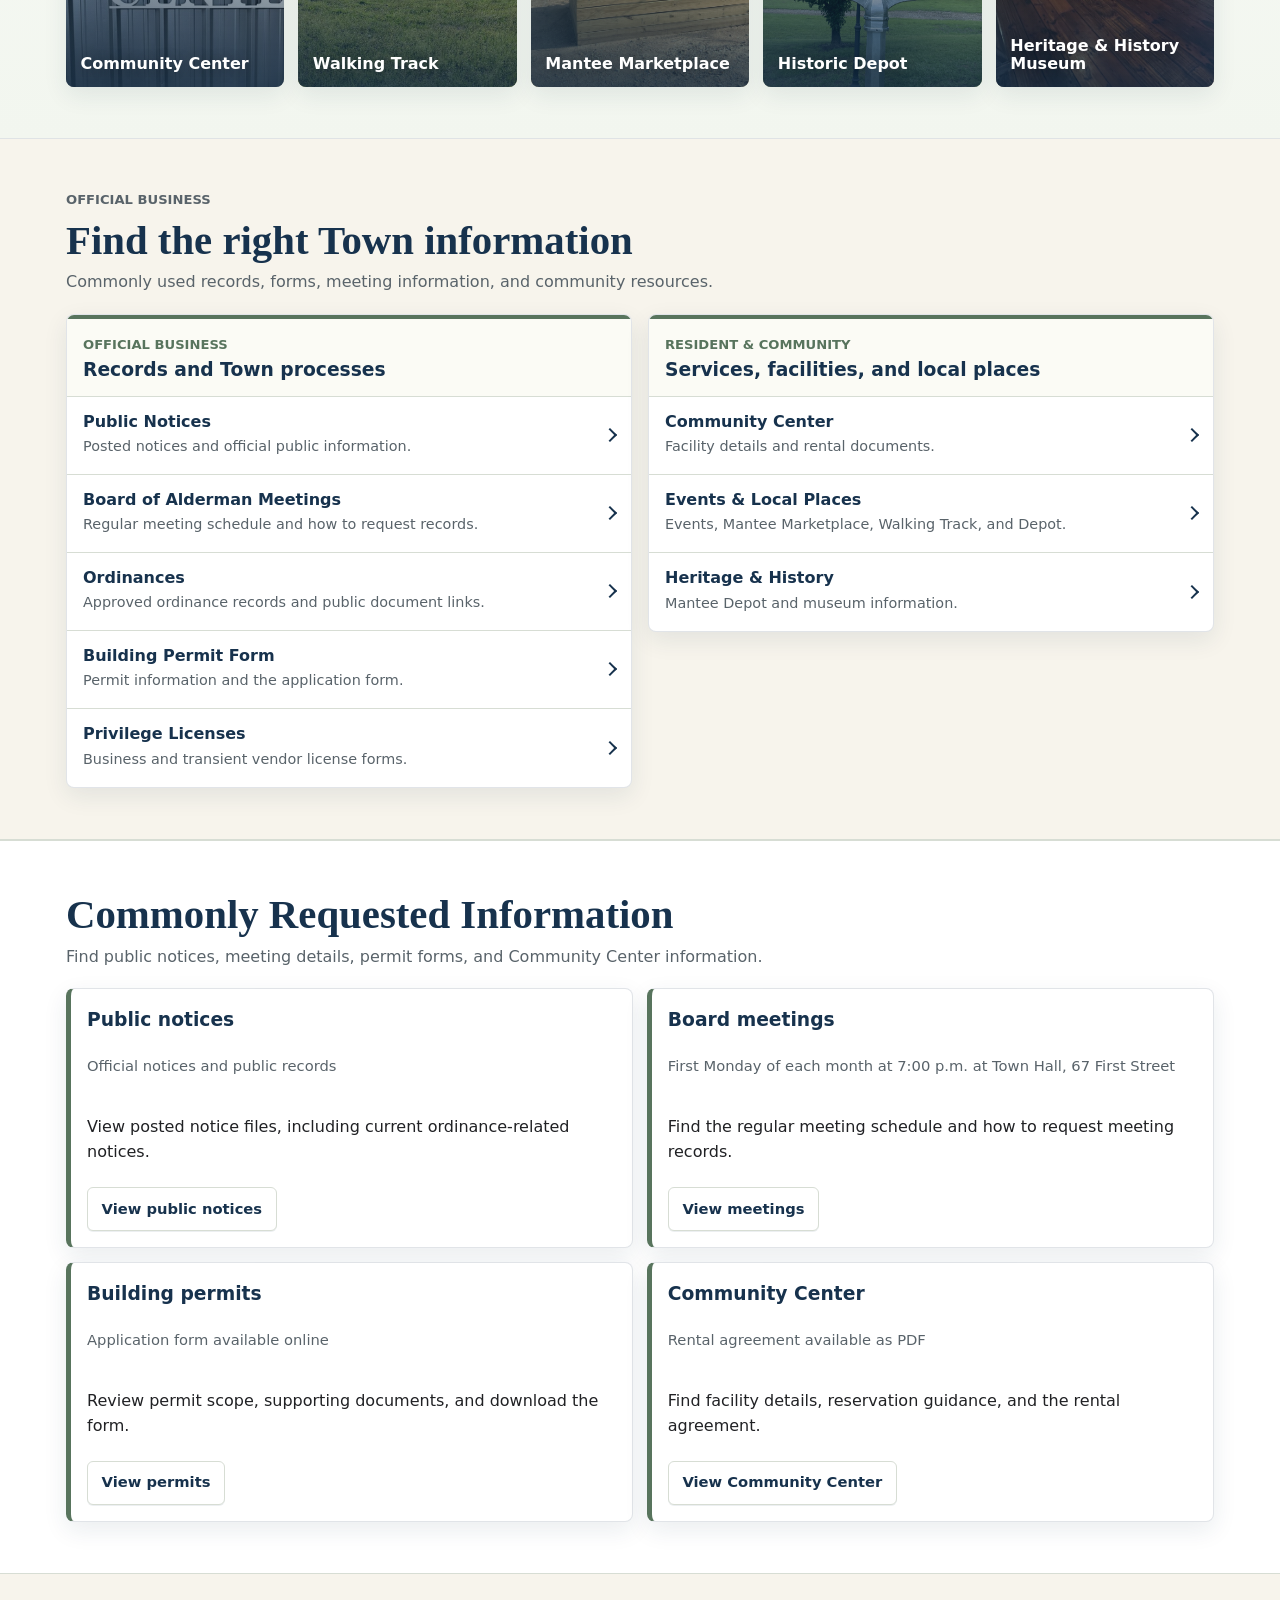
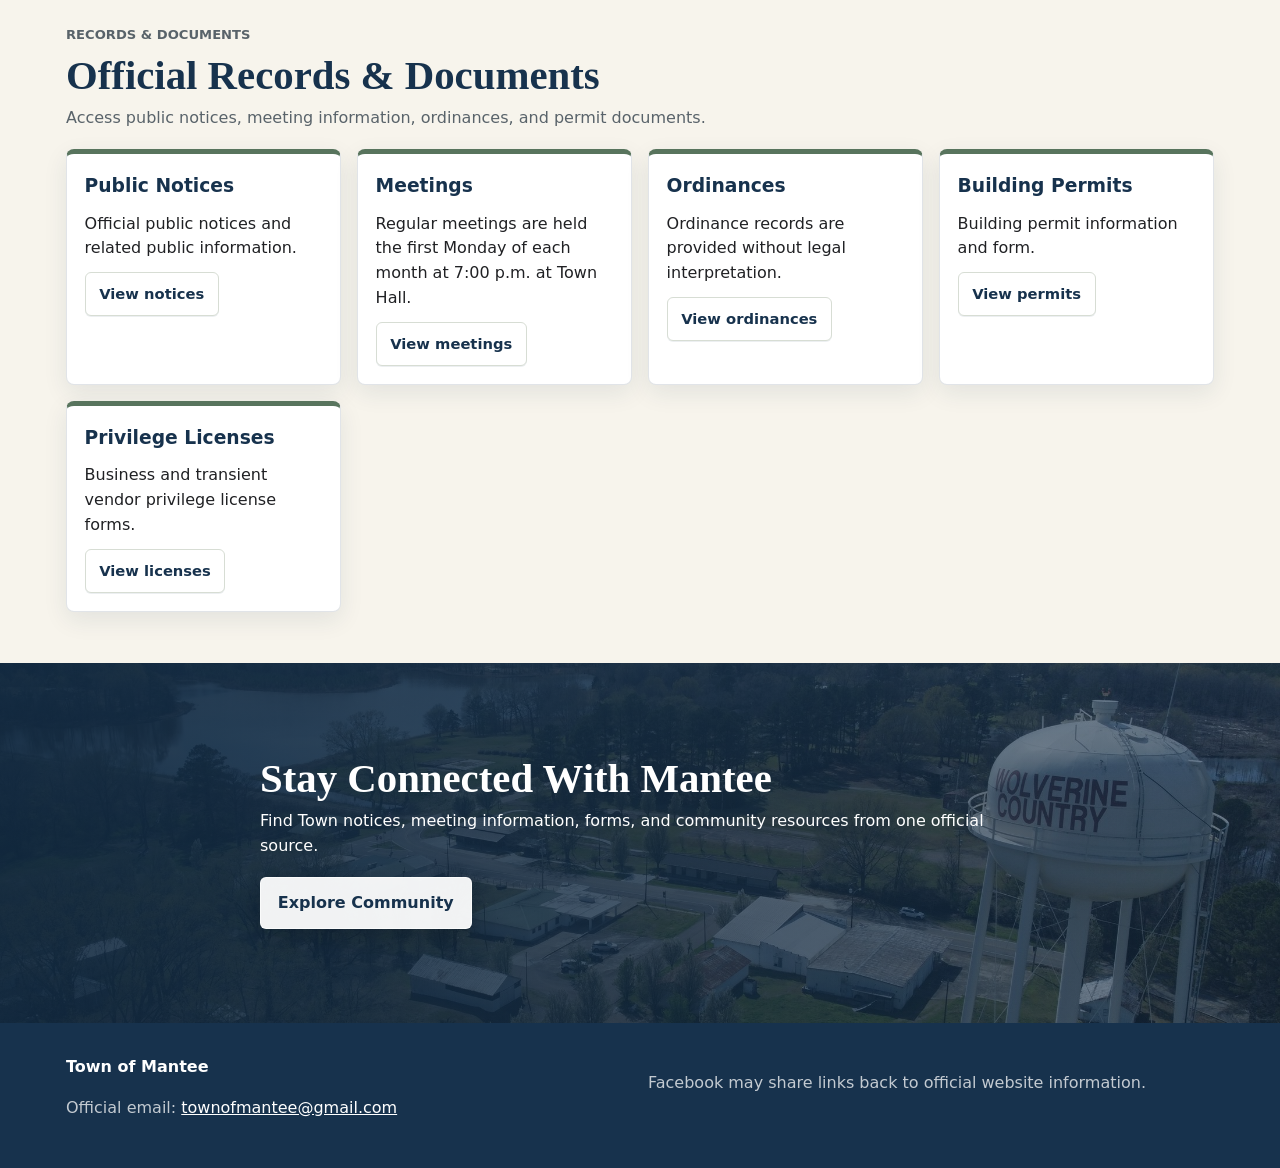
==== commit 4d519e62: "Update prototype from town review feedback" ====
--- a/prototype/index.html
+++ b/prototype/index.html
@@ -18,18 +18,17 @@
     <nav class="site-nav" id="site-nav" data-site-nav data-open="false" aria-label="Primary navigation">
       <ul>
         <li><a href="public-notices.html">Public Notices</a></li>
-        <li><a href="meetings.html">Meetings</a></li>
+        <li><a href="meetings.html">Board of Alderman Meetings</a></li>
         <li><a href="ordinances.html">Ordinances</a></li>
         <li><a href="building-permits.html">Building Permits</a></li>
-        <li><a href="resident-services.html">Resident Services</a></li>
+        <li><a href="privilege-licenses.html">Privilege Licenses</a></li>
         <li><a href="community-center.html">Community Center</a></li>
         <li><a href="community.html">Community</a></li>
-        <li><a href="contact.html">Contact</a></li>
       </ul>
     </nav>
   </header>
   <div class="official-strip">
-    <div class="wrap">Official Town information and resident services.</div>
+    <div class="wrap">Official Town information, public records, meeting information, permits, and community updates.</div>
   </div>
 
   <main>
@@ -41,7 +40,7 @@
         <div class="hero-copy">
           <p class="eyebrow">Official Town Information</p>
           <h1>Town of Mantee</h1>
-          <p class="hero-lede">Official information, resident services, and community life for Mantee, Mississippi.</p>
+          <p class="hero-lede">Official information, public records, Town forms, and community life for Mantee, Mississippi.</p>
           <div class="hero-primary-actions" aria-label="Primary actions">
             <a class="button" href="public-notices.html">View Public Notices</a>
             <a class="button secondary" href="community.html">Explore Community</a>
@@ -55,7 +54,6 @@
         <div class="section-header wide">
           <p class="eyebrow">Community Identity</p>
           <h2 id="community-story-title">Community Life in Mantee</h2>
-          <p>Mantee's public spaces, local history, and Town services are part of everyday community life.</p>
         </div>
         <div class="story-feature">
           <figure class="story-photo">
@@ -64,7 +62,7 @@
           <div class="story-copy">
             <p class="eyebrow">Local Places</p>
             <h3>Town Services and Local Places</h3>
-            <p>Explore public records, resident services, the Community Center, Walking Track, Mantee Marketplace, Historic Depot, and Mantee Heritage &amp; History Museum.</p>
+            <p>Find public records, Town forms, the Community Center, Walking Track, Mantee Marketplace, Historic Depot, and Mantee Heritage &amp; History Museum.</p>
             <div class="section-actions">
               <a class="button" href="community.html">View Community</a>
               <a class="button secondary" href="community-center.html">Community Center</a>
@@ -101,7 +99,7 @@
         <div class="section-header action-hub-intro">
           <p class="eyebrow">Official Business</p>
           <h2 id="quick-access-title">Find the right Town information</h2>
-          <p>Quick paths to records, Town processes, resident services, and official documents.</p>
+          <p>Commonly used records, forms, meeting information, and community resources.</p>
         </div>
         <div class="action-hub-grid">
           <section class="action-group" aria-labelledby="official-business-title">
@@ -115,16 +113,20 @@
                 <small>Posted notices and official public information.</small>
               </a>
               <a class="action-link" href="meetings.html">
-                <span>Meetings &amp; Minutes</span>
-                <small>Meeting schedule and records guidance.</small>
+                <span>Board of Alderman Meetings</span>
+                <small>Regular meeting schedule and how to request records.</small>
               </a>
               <a class="action-link" href="ordinances.html">
                 <span>Ordinances</span>
                 <small>Approved ordinance records and public document links.</small>
               </a>
               <a class="action-link" href="building-permits.html">
-                <span>Building Permits</span>
-                <small>Permit information and application forms.</small>
+                <span>Building Permit Form</span>
+                <small>Permit information and the application form.</small>
+              </a>
+              <a class="action-link" href="privilege-licenses.html">
+                <span>Privilege Licenses</span>
+                <small>Business and transient vendor license forms.</small>
               </a>
             </div>
           </section>
@@ -134,10 +136,6 @@
               <h3 id="resident-community-title">Services, facilities, and local places</h3>
             </div>
             <div class="action-link-list">
-              <a class="action-link" href="resident-services.html">
-                <span>Resident Services</span>
-                <small>Permits, licenses, and common service routes.</small>
-              </a>
               <a class="action-link" href="community-center.html">
                 <span>Community Center</span>
                 <small>Facility details and rental documents.</small>
@@ -178,7 +176,7 @@
           <li class="record">
             <h3>Building permits</h3>
             <p class="meta">Application form available online</p>
-            <p>Review permit scope, supporting documents, and download the application.</p>
+            <p>Review permit scope, supporting documents, and download the form.</p>
             <a class="button small secondary" href="building-permits.html">View permits</a>
           </li>
           <li class="record">
@@ -216,8 +214,13 @@
           </article>
           <article class="document-card">
             <h3>Building Permits</h3>
-            <p>Building permit information and the application form.</p>
+            <p>Building permit information and form.</p>
             <a class="button small secondary" href="building-permits.html">View permits</a>
+          </article>
+          <article class="document-card">
+            <h3>Privilege Licenses</h3>
+            <p>Business and transient vendor privilege license forms.</p>
+            <a class="button small secondary" href="privilege-licenses.html">View licenses</a>
           </article>
         </div>
       </div>
@@ -231,7 +234,7 @@
         <div>
           <div class="section-header">
             <h2>Stay Connected With Mantee</h2>
-            <p>Find Town notices, meeting information, resident services, and community resources from one official source.</p>
+            <p>Find Town notices, meeting information, forms, and community resources from one official source.</p>
           </div>
           <a class="button secondary" href="community.html">Explore Community</a>
         </div>
@@ -243,7 +246,7 @@
     <div class="wrap footer-grid">
       <div>
         <strong>Town of Mantee</strong>
-        <p class="footer-note">Official email: townofmantee@gmail.com</p>
+        <p class="footer-note">Official email: <a href="mailto:townofmantee@gmail.com">townofmantee@gmail.com</a></p>
       </div>
       <div>
         <p class="footer-note">Facebook may share links back to official website information.</p>
--- a/prototype/assets/css/site.css
+++ b/prototype/assets/css/site.css
@@ -83,6 +83,7 @@
   display: inline-flex;
   align-items: center;
   gap: 0.75rem;
+  min-width: 0;
   color: var(--white);
   text-decoration: none;
 }
@@ -99,19 +100,27 @@
 
 .brand-text {
   display: grid;
+  min-width: 0;
   line-height: 1.1;
 }
 
 .brand-text strong {
+  overflow: hidden;
   font-size: 1rem;
+  text-overflow: ellipsis;
+  white-space: nowrap;
 }
 
 .brand-text span {
+  overflow: hidden;
   color: rgba(255, 255, 255, 0.78);
   font-size: 0.8rem;
+  text-overflow: ellipsis;
+  white-space: nowrap;
 }
 
 .nav-toggle {
+  flex: 0 0 auto;
   border: 1px solid rgba(255, 255, 255, 0.45);
   background: transparent;
   color: var(--white);
@@ -834,6 +843,22 @@
   flex-wrap: wrap;
   gap: 0.55rem;
   margin-top: 0.35rem;
+}
+
+.notice-text {
+  display: grid;
+  gap: 0.65rem;
+  margin-top: 0.35rem;
+  color: var(--text);
+}
+
+.notice-text p {
+  margin: 0;
+}
+
+.notice-text .notice-source {
+  color: var(--muted);
+  font-size: 0.92rem;
 }
 
 .meta {
@@ -1027,6 +1052,23 @@
   }
 }
 
+@media (max-width: 719px) {
+  .topbar {
+    display: grid;
+    grid-template-columns: minmax(0, 1fr) auto;
+  }
+
+  .brand {
+    max-width: 100%;
+  }
+
+  .nav-toggle {
+    display: inline-flex;
+    align-items: center;
+    justify-content: center;
+  }
+}
+
 @media (min-width: 980px) {
   .topbar {
     padding-top: 1.25rem;
@@ -1123,3 +1165,7 @@
     position: static;
   }
 }
+
+.record-list.notice-list {
+  grid-template-columns: 1fr;
+}
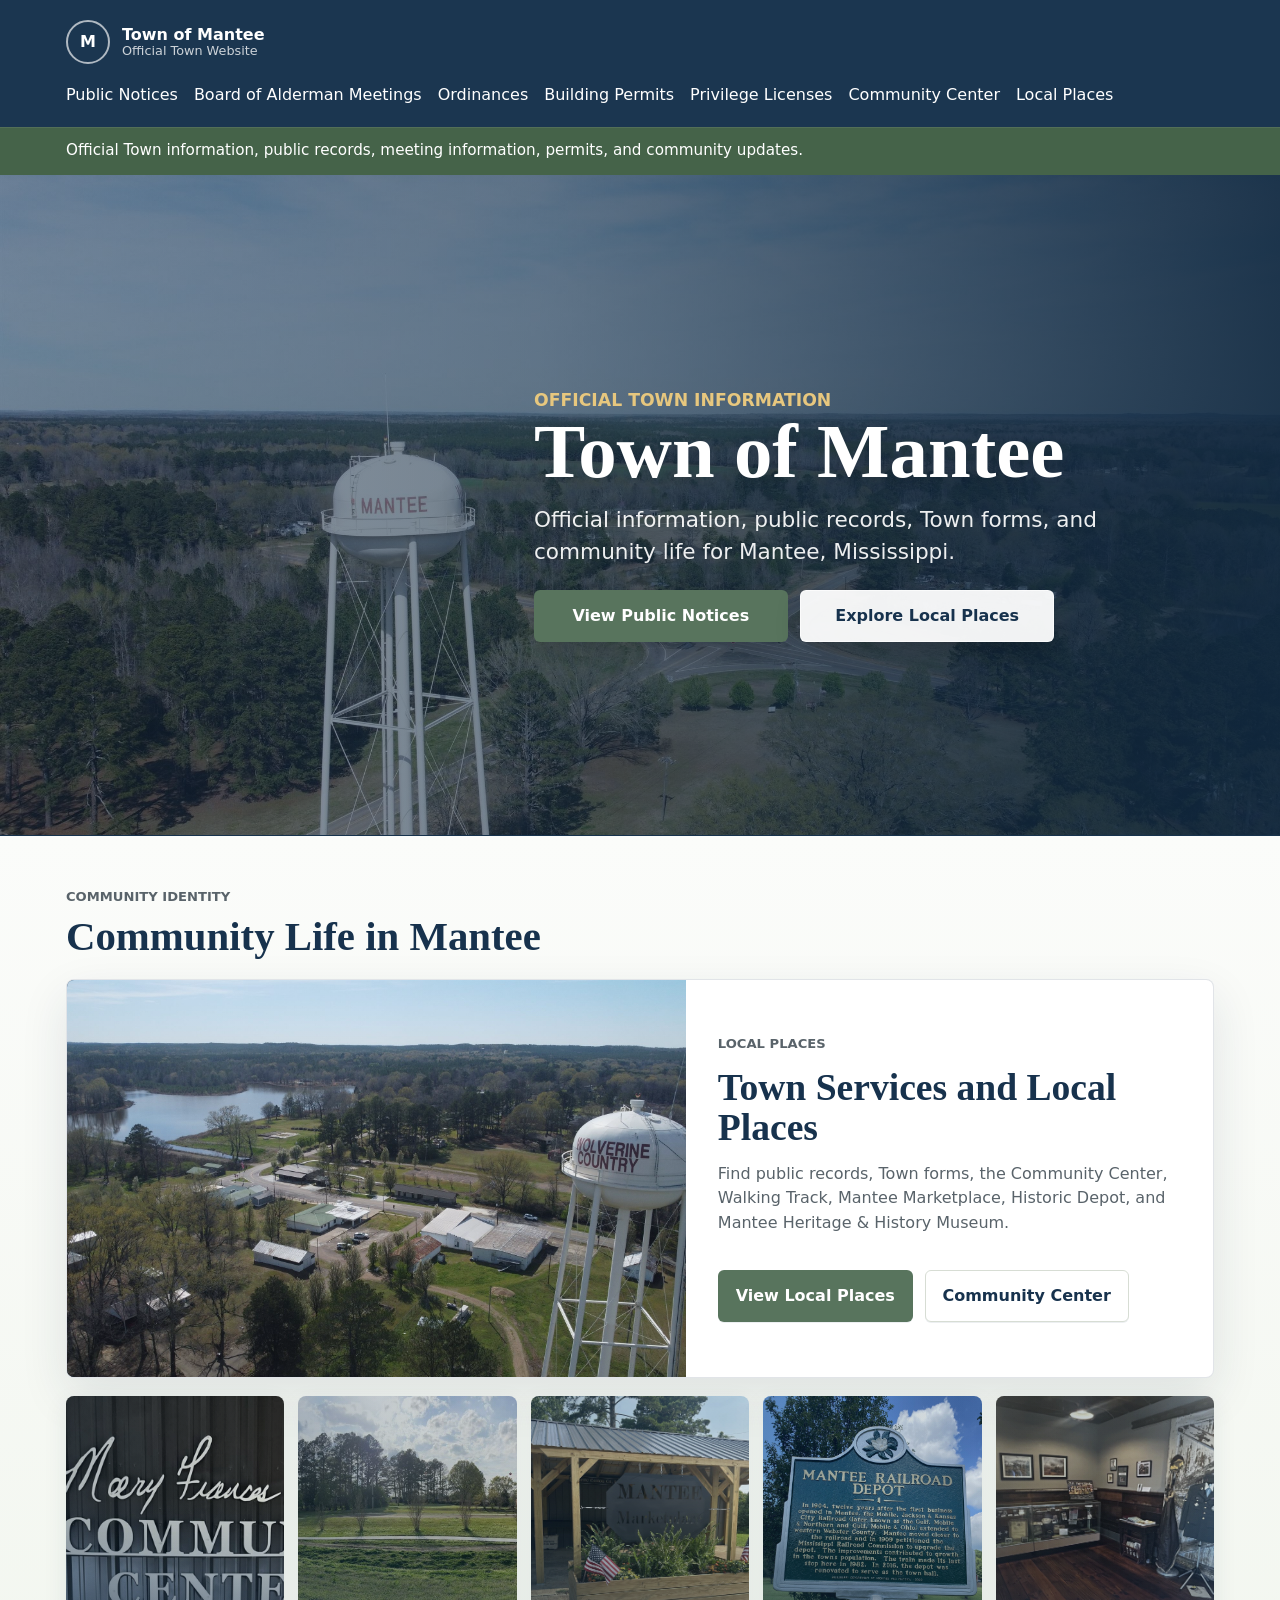
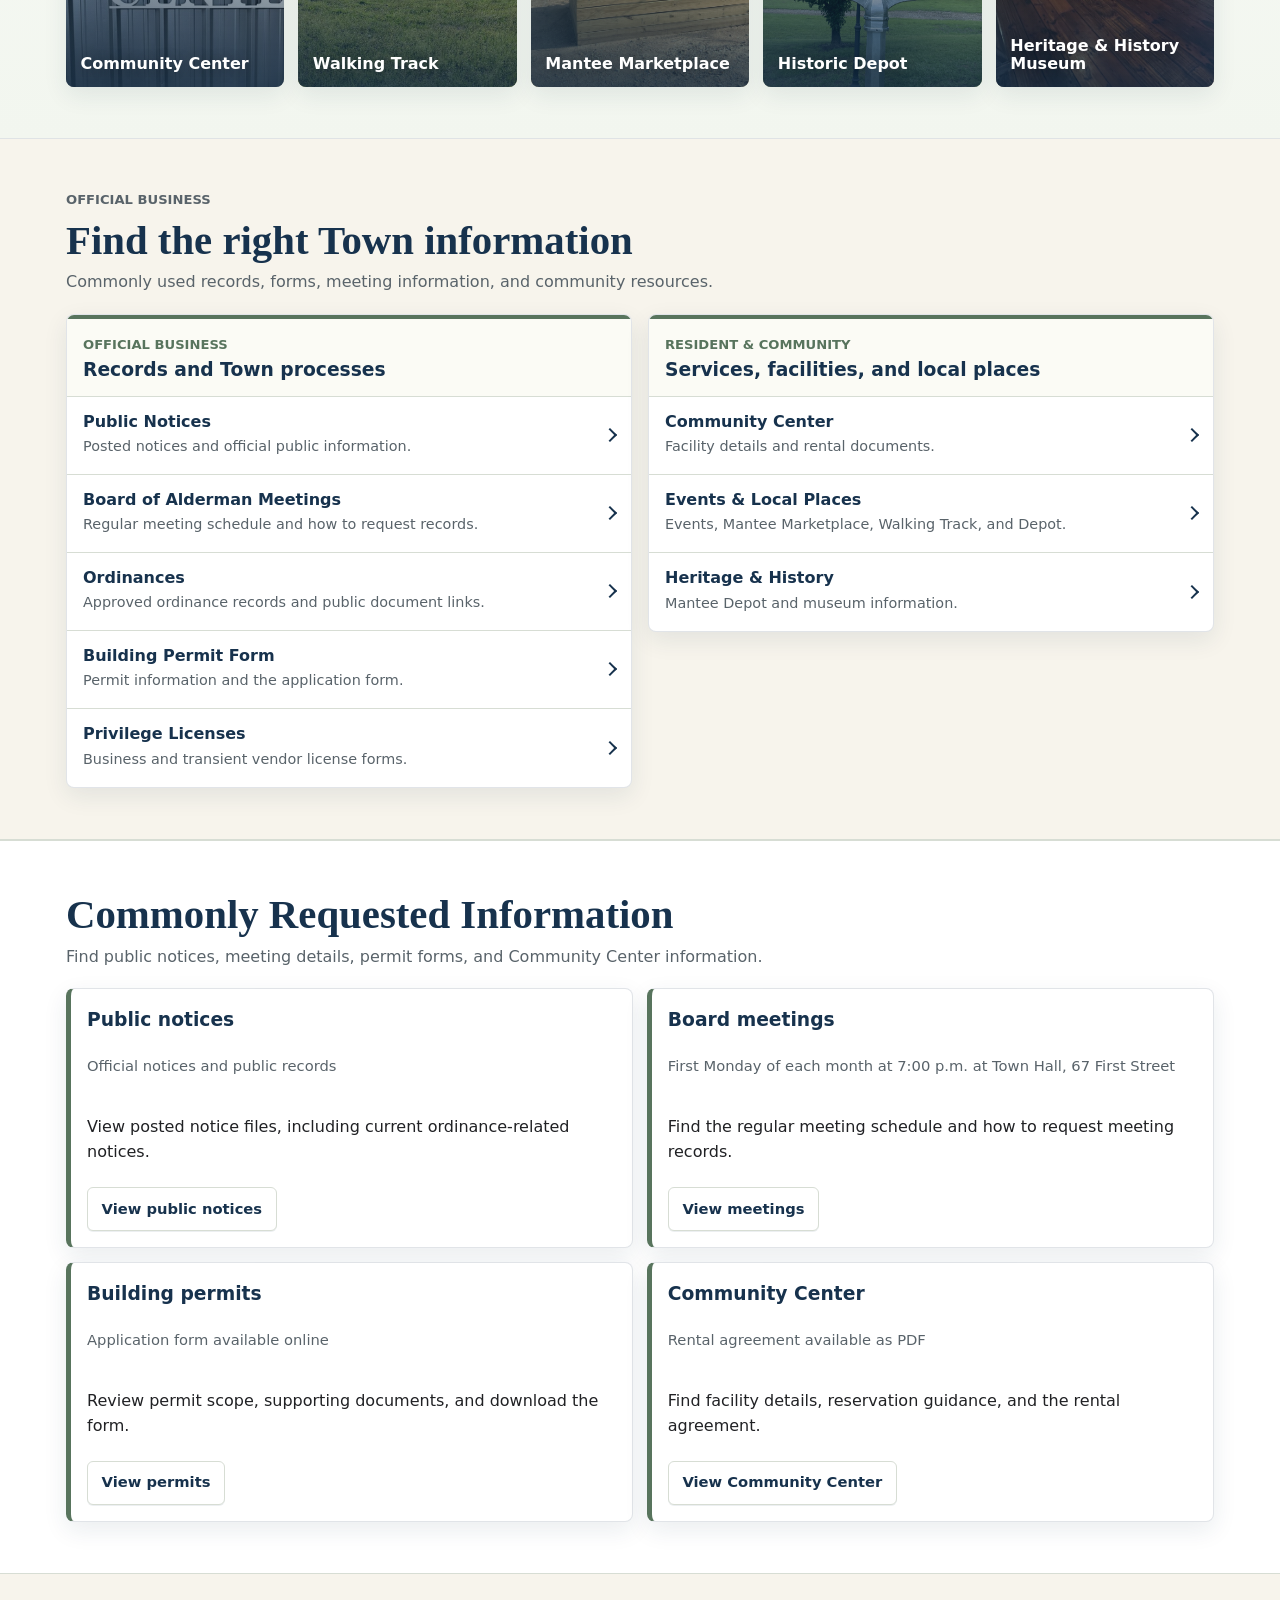
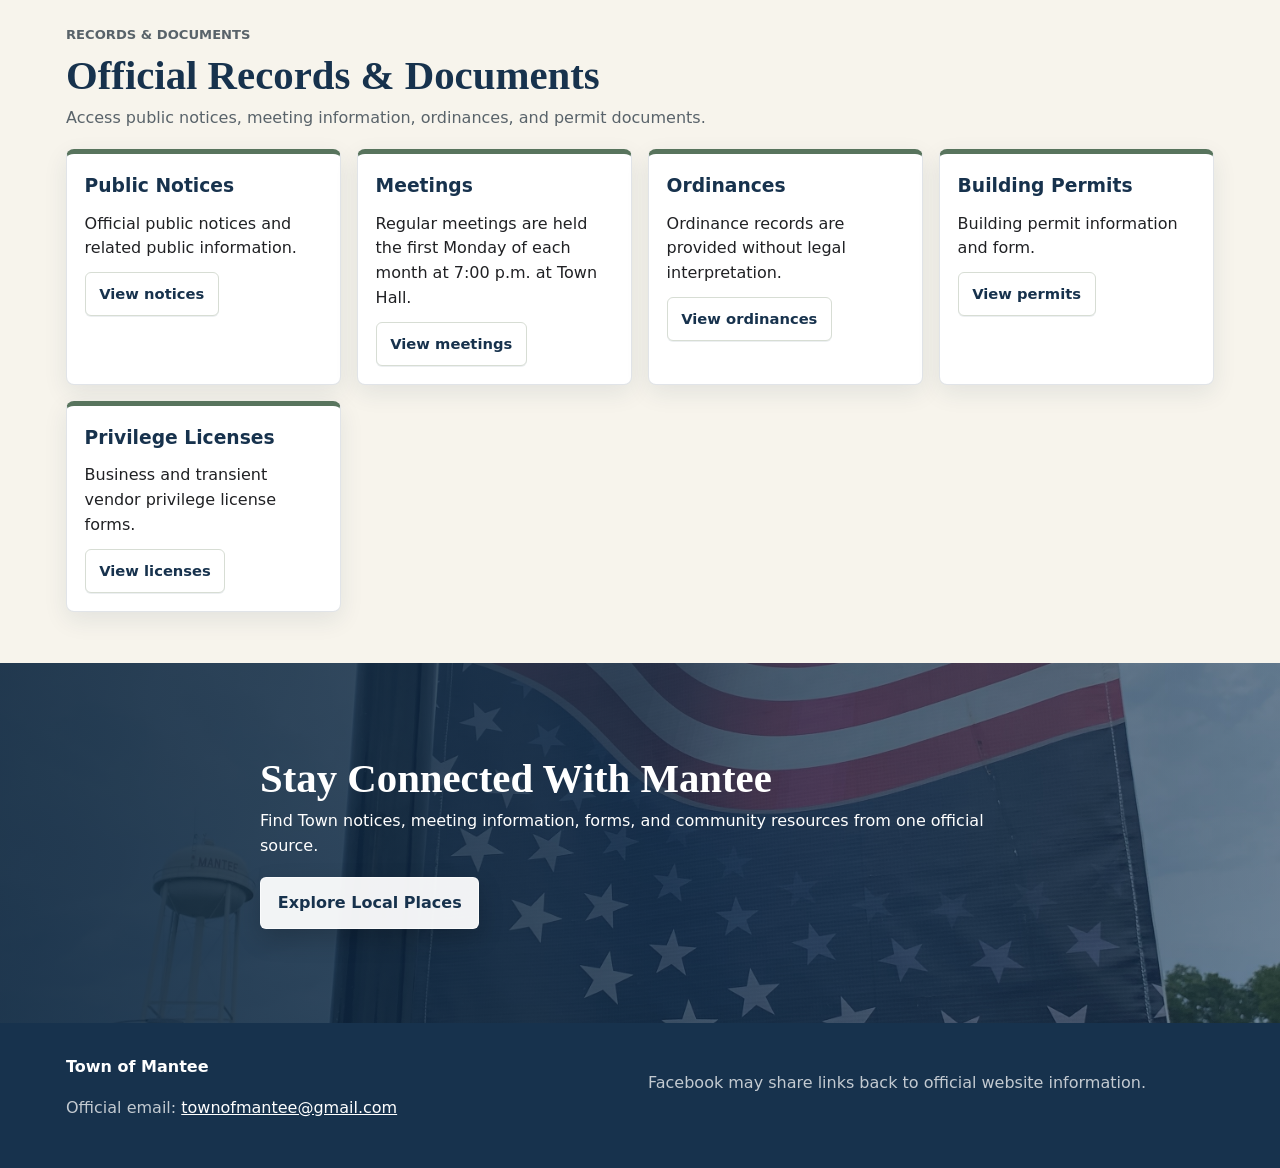
==== commit e4b0593e: "Refine local places navigation and homepage photo" ====
--- a/prototype/index.html
+++ b/prototype/index.html
@@ -23,7 +23,7 @@
         <li><a href="building-permits.html">Building Permits</a></li>
         <li><a href="privilege-licenses.html">Privilege Licenses</a></li>
         <li><a href="community-center.html">Community Center</a></li>
-        <li><a href="community.html">Community</a></li>
+        <li><a href="community.html">Local Places</a></li>
       </ul>
     </nav>
   </header>
@@ -43,7 +43,7 @@
           <p class="hero-lede">Official information, public records, Town forms, and community life for Mantee, Mississippi.</p>
           <div class="hero-primary-actions" aria-label="Primary actions">
             <a class="button" href="public-notices.html">View Public Notices</a>
-            <a class="button secondary" href="community.html">Explore Community</a>
+            <a class="button secondary" href="community.html">Explore Local Places</a>
           </div>
         </div>
       </div>
@@ -64,7 +64,7 @@
             <h3>Town Services and Local Places</h3>
             <p>Find public records, Town forms, the Community Center, Walking Track, Mantee Marketplace, Historic Depot, and Mantee Heritage &amp; History Museum.</p>
             <div class="section-actions">
-              <a class="button" href="community.html">View Community</a>
+              <a class="button" href="community.html">View Local Places</a>
               <a class="button secondary" href="community-center.html">Community Center</a>
             </div>
           </div>
@@ -228,7 +228,7 @@
 
     <section class="section image-feature">
       <div class="image-feature-backdrop" aria-hidden="true">
-        <img src="assets/images/mantee-community-aerial.jpg?v=photo-ui-3" alt="">
+        <img src="assets/images/mantee-welcome-banner.jpg?v=courtney-photos-1" alt="">
       </div>
       <div class="wrap image-feature-content">
         <div>
@@ -236,7 +236,7 @@
             <h2>Stay Connected With Mantee</h2>
             <p>Find Town notices, meeting information, forms, and community resources from one official source.</p>
           </div>
-          <a class="button secondary" href="community.html">Explore Community</a>
+          <a class="button secondary" href="community.html">Explore Local Places</a>
         </div>
       </div>
     </section>
